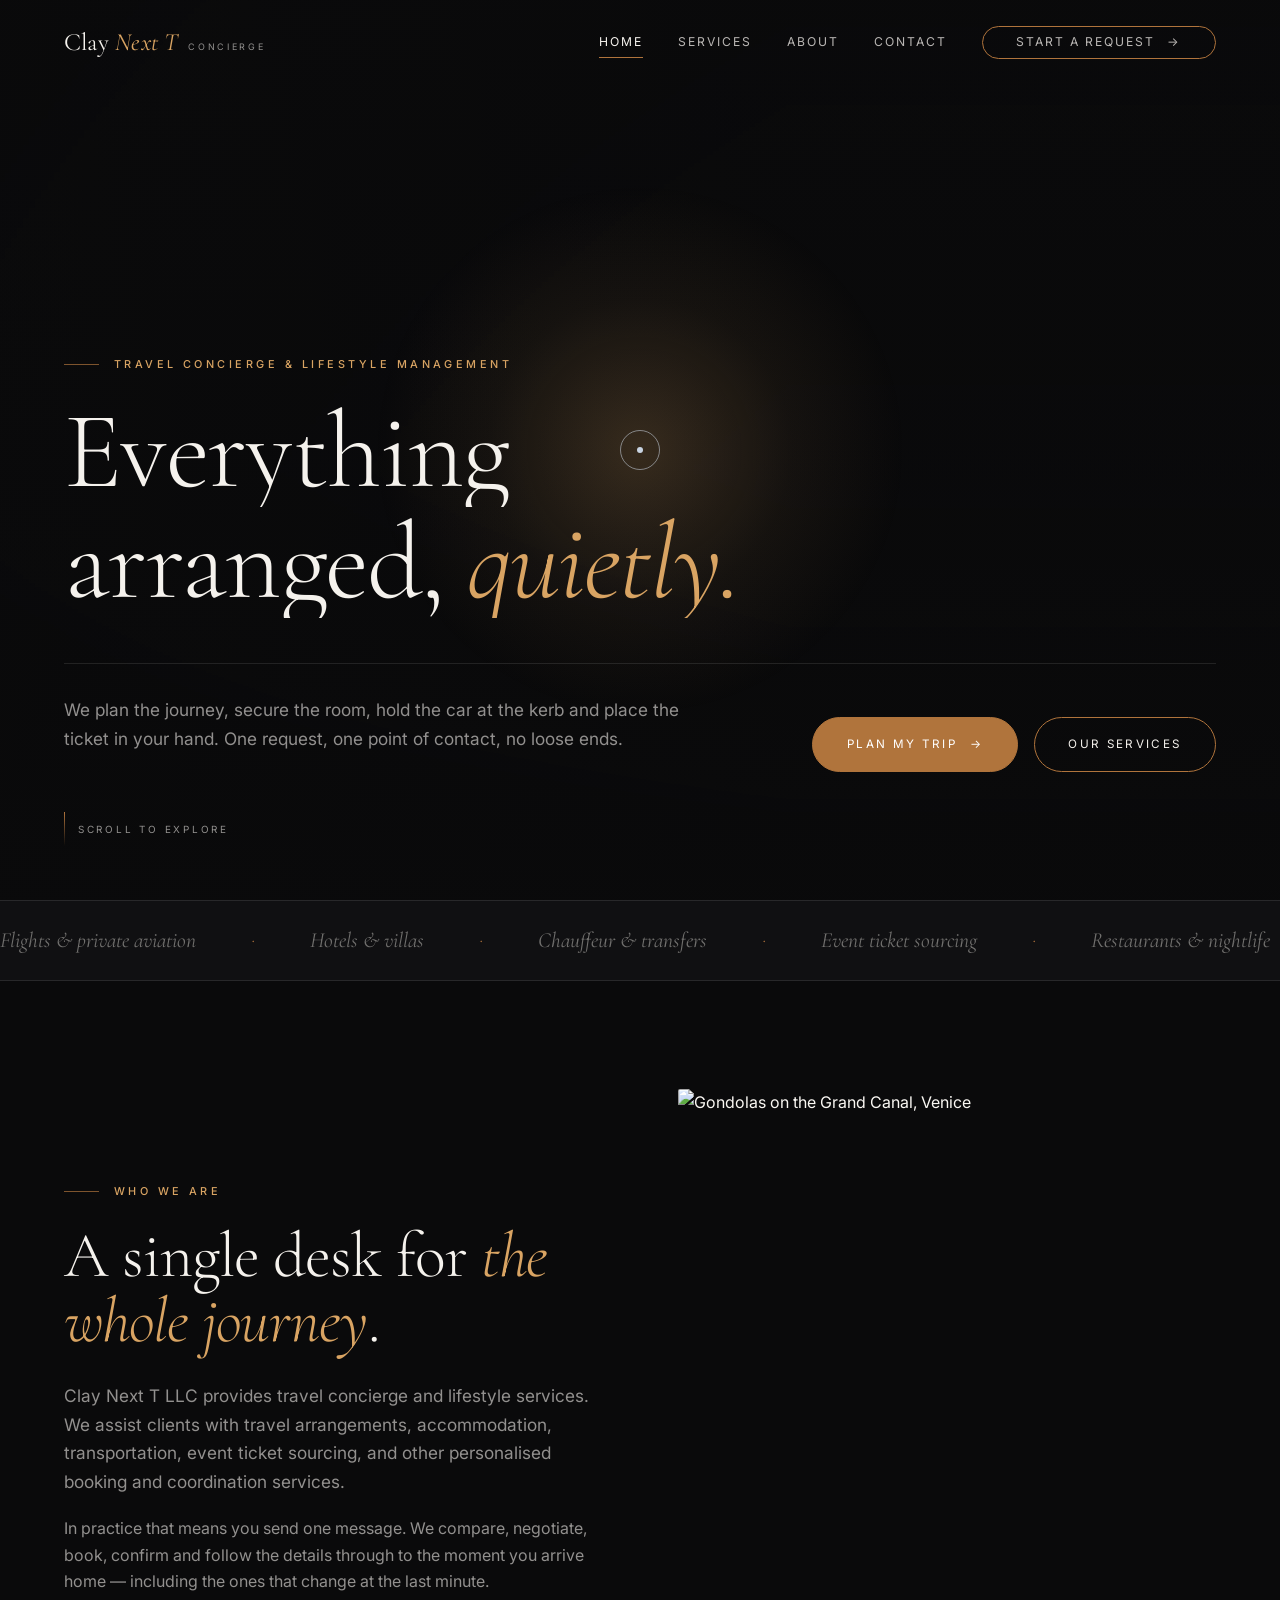
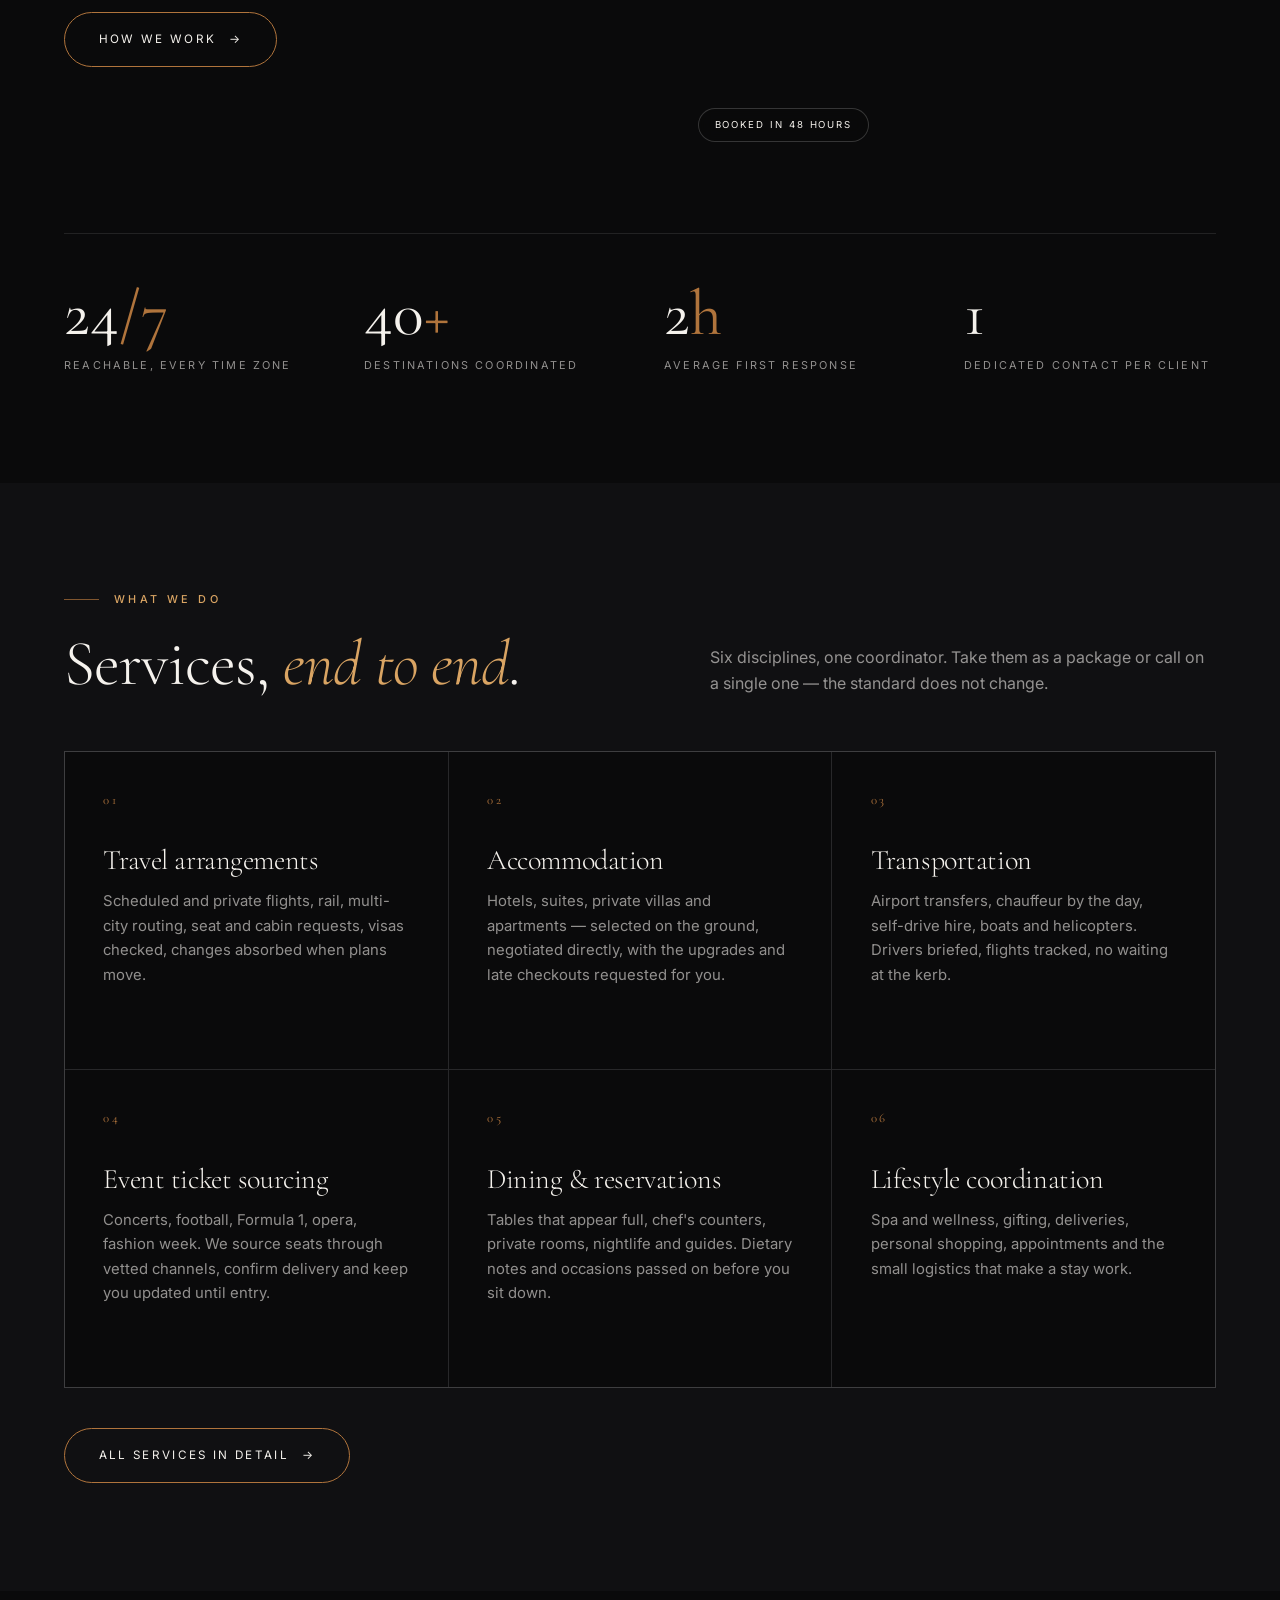
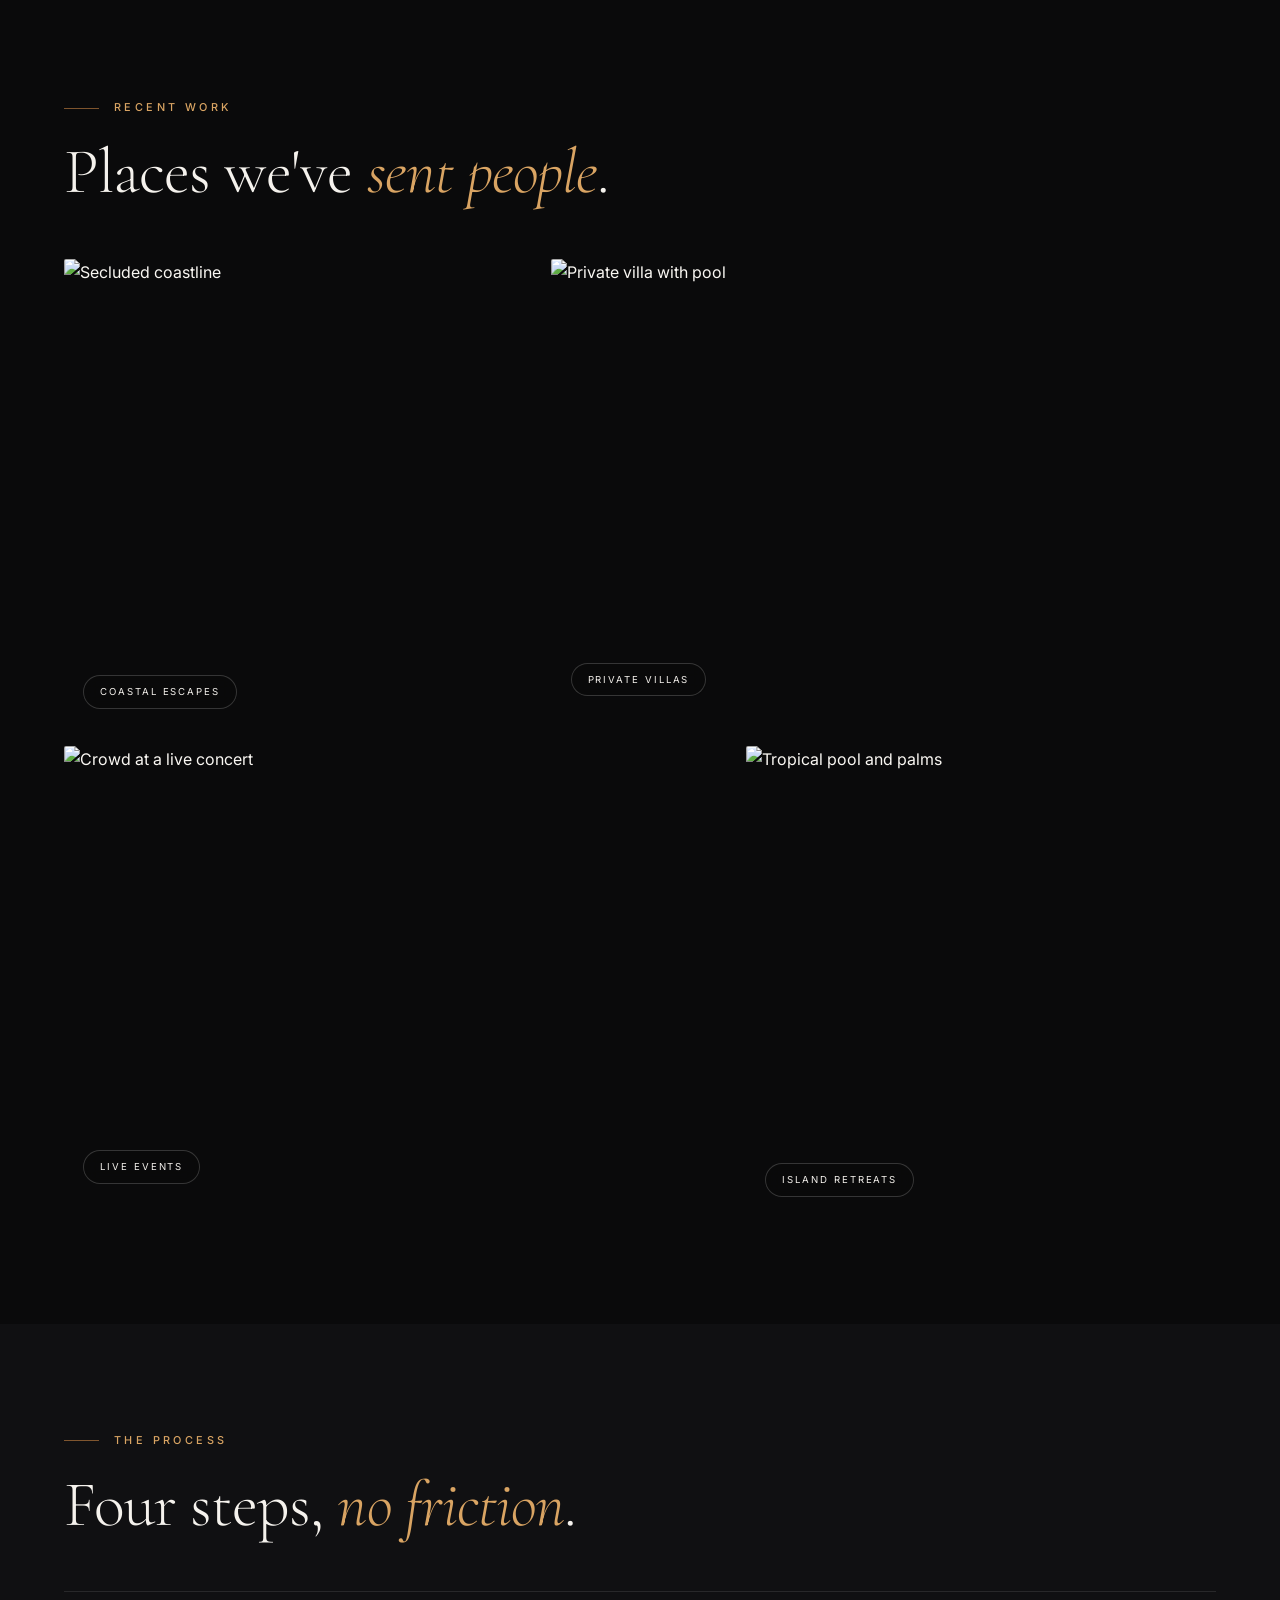
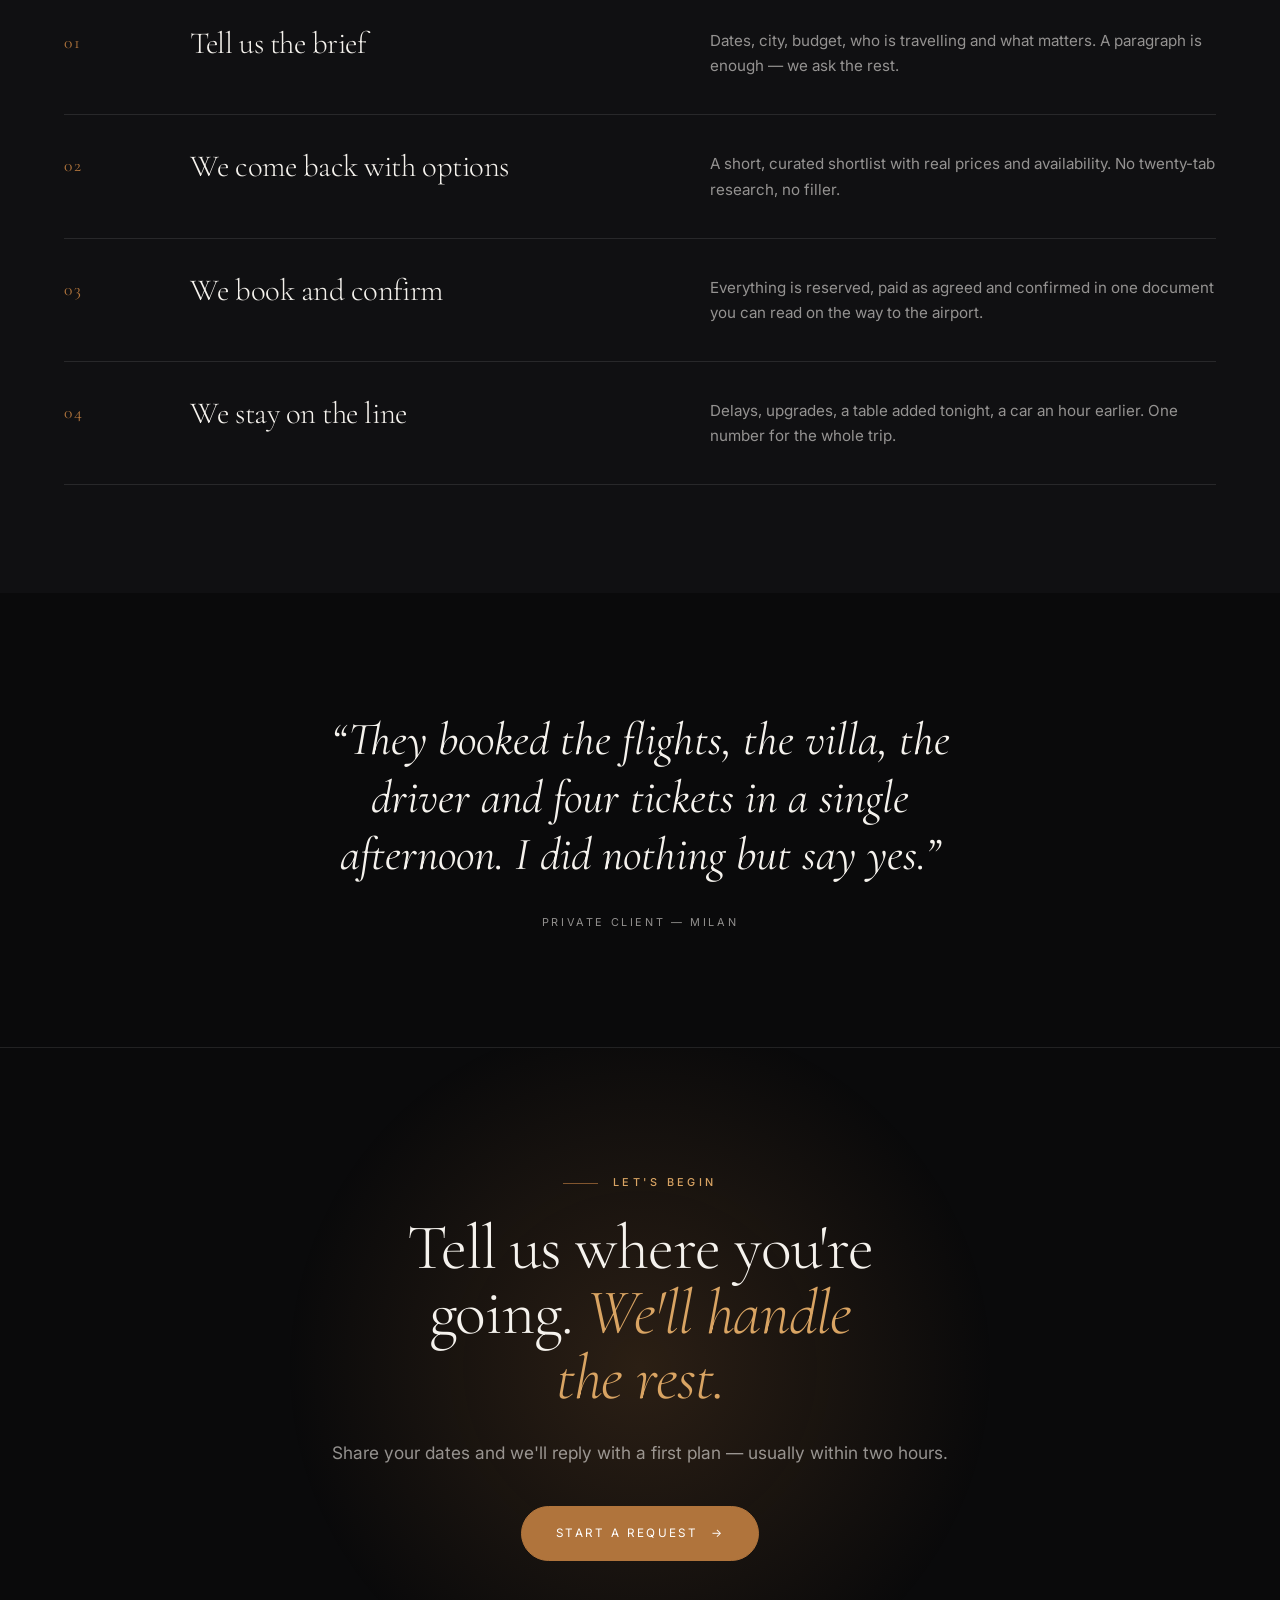
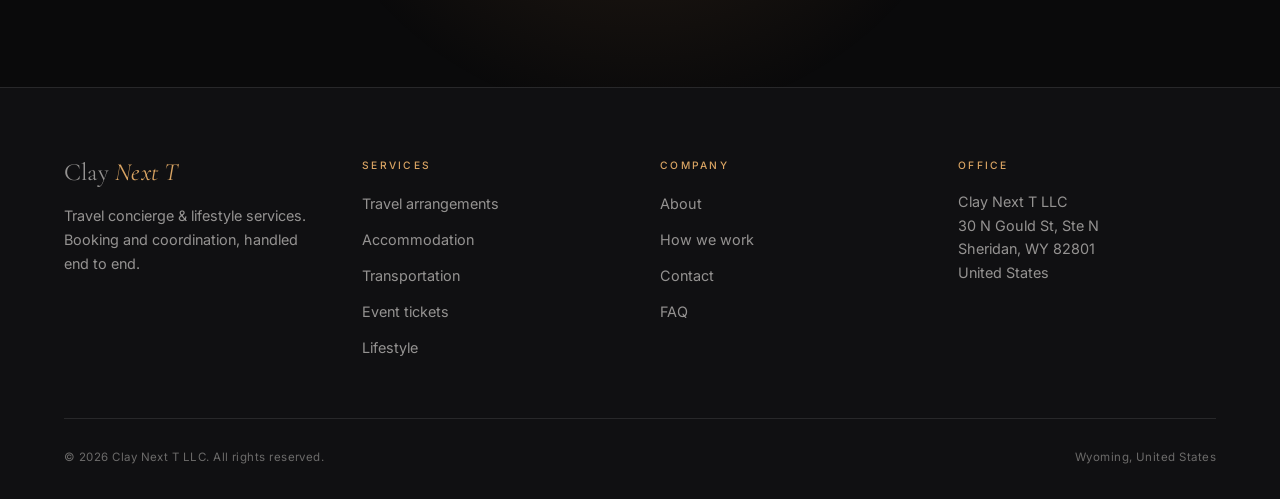
==== index.html @ 228f6015 "Clay Next T LLC — travel concierge website" ====
<!DOCTYPE html>
<html lang="en">
<head>
<meta charset="utf-8">
<meta name="viewport" content="width=device-width, initial-scale=1">
<title>Clay Next T LLC — Travel Concierge &amp; Lifestyle</title>
<meta name="description" content="Clay Next T LLC is a private travel concierge: flights, stays, transfers, event ticket sourcing and personalised booking and coordination, handled end to end.">
<link rel="preconnect" href="https://fonts.googleapis.com">
<link rel="preconnect" href="https://fonts.gstatic.com" crossorigin>
<link href="https://fonts.googleapis.com/css2?family=Cormorant+Garamond:ital,wght@0,300;0,400;1,300;1,400&family=Inter:wght@300;400;500&display=swap" rel="stylesheet">
<link rel="stylesheet" href="assets/css/style.css">
</head>
<body>

<header class="site-header">
  <a class="brand" href="index.html">
    <span class="brand__mark">Clay <em>Next T</em></span>
    <span class="brand__sub">Concierge</span>
  </a>
  <nav class="nav">
    <a href="index.html" aria-current="page">Home</a>
    <a href="services.html">Services</a>
    <a href="about.html">About</a>
    <a href="contact.html">Contact</a>
    <a class="btn" href="contact.html" data-magnetic="0.25">Start a request <span class="btn__arrow">&rarr;</span></a>
  </nav>
  <button class="nav-toggle" aria-label="Menu" aria-expanded="false"><span></span><span></span></button>
</header>

<main>

  <!-- HERO ------------------------------------------------------------- -->
  <section class="hero" data-spotlight>
    <div class="hero__bg" data-parallax="0.16"
         style="background-image:url('https://images.unsplash.com/photo-1566073771259-6a8506099945?auto=format&amp;fit=crop&amp;w=2000&amp;q=80')"></div>
    <div class="hero__glow"></div>
    <div class="wrap hero__inner">
      <p class="eyebrow" data-reveal>Travel concierge &amp; lifestyle management</p>
      <h1 data-reveal>
        <span class="split-line"><span>Everything</span></span>
        <span class="split-line"><span style="--d:.08s">arranged, <em>quietly.</em></span></span>
      </h1>
      <div class="hero__foot">
        <p class="lead" data-reveal style="--d:.2s">
          We plan the journey, secure the room, hold the car at the kerb and place the
          ticket in your hand. One request, one point of contact, no loose ends.
        </p>
        <div data-reveal style="--d:.3s; display:flex; gap:1rem; flex-wrap:wrap;">
          <a class="btn btn--solid" href="contact.html" data-magnetic="0.3">Plan my trip <span class="btn__arrow">&rarr;</span></a>
          <a class="btn" href="services.html" data-magnetic="0.3">Our services</a>
        </div>
      </div>
      <div class="hero__foot" style="border:0; padding-top:1.5rem; margin-top:1rem;">
        <span class="scroll-hint"><i></i> Scroll to explore</span>
      </div>
    </div>
  </section>

  <!-- MARQUEE ---------------------------------------------------------- -->
  <div class="marquee" aria-hidden="true">
    <div class="marquee__track">
      <span>Flights &amp; private aviation</span><span>Hotels &amp; villas</span>
      <span>Chauffeur &amp; transfers</span><span>Event ticket sourcing</span>
      <span>Restaurants &amp; nightlife</span><span>Itinerary design</span>
      <span>Flights &amp; private aviation</span><span>Hotels &amp; villas</span>
      <span>Chauffeur &amp; transfers</span><span>Event ticket sourcing</span>
      <span>Restaurants &amp; nightlife</span><span>Itinerary design</span>
    </div>
  </div>

  <!-- INTRO ------------------------------------------------------------ -->
  <section class="section">
    <div class="wrap">
      <div class="split">
        <div>
          <p class="eyebrow" data-reveal>Who we are</p>
          <h2 data-reveal>A single desk for <em class="italic">the whole journey</em>.</h2>
          <p class="lead" data-reveal style="--d:.1s; margin-top:1.8rem;">
            Clay Next T LLC provides travel concierge and lifestyle services. We assist
            clients with travel arrangements, accommodation, transportation, event
            ticket sourcing, and other personalised booking and coordination services.
          </p>
          <p data-reveal style="--d:.16s; max-width:56ch;">
            In practice that means you send one message. We compare, negotiate, book,
            confirm and follow the details through to the moment you arrive home —
            including the ones that change at the last minute.
          </p>
          <a class="btn" href="about.html" data-reveal style="--d:.22s" data-magnetic="0.3">
            How we work <span class="btn__arrow">&rarr;</span>
          </a>
        </div>
        <div data-reveal style="--d:.14s">
          <div class="frame" data-tilt="6" data-cursor-media="Look">
            <img src="https://images.unsplash.com/photo-1523906834658-6e24ef2386f9?auto=format&amp;fit=crop&amp;w=1200&amp;q=80"
                 alt="Gondolas on the Grand Canal, Venice" loading="lazy">
            <span class="frame__tag">Booked in 48 hours</span>
          </div>
        </div>
      </div>

      <div class="stats" style="margin-top:clamp(3rem,8vh,5.5rem)">
        <div class="stat" data-reveal>
          <div class="stat__n"><span data-count="24">24</span><em>/7</em></div>
          <div class="stat__l">Reachable, every time zone</div>
        </div>
        <div class="stat" data-reveal style="--d:.08s">
          <div class="stat__n"><span data-count="40">40</span><em>+</em></div>
          <div class="stat__l">Destinations coordinated</div>
        </div>
        <div class="stat" data-reveal style="--d:.16s">
          <div class="stat__n"><span data-count="2">2</span><em>h</em></div>
          <div class="stat__l">Average first response</div>
        </div>
        <div class="stat" data-reveal style="--d:.24s">
          <div class="stat__n"><span data-count="1">1</span></div>
          <div class="stat__l">Dedicated contact per client</div>
        </div>
      </div>
    </div>
  </section>

  <!-- SERVICES --------------------------------------------------------- -->
  <section class="section section--alt">
    <div class="wrap">
      <div class="section-head">
        <div>
          <p class="eyebrow" data-reveal>What we do</p>
          <h2 data-reveal>Services, <em class="italic">end to end</em>.</h2>
        </div>
        <p data-reveal style="--d:.1s; margin:0;">
          Six disciplines, one coordinator. Take them as a package or call on a single
          one — the standard does not change.
        </p>
      </div>

      <div class="services">
        <article class="service" data-reveal
          style="--img:url('https://images.unsplash.com/photo-1436491865332-7a61a109cc05?auto=format&amp;fit=crop&amp;w=900&amp;q=75')">
          <div class="service__num">01</div>
          <h3>Travel arrangements</h3>
          <p>Scheduled and private flights, rail, multi-city routing, seat and cabin
             requests, visas checked, changes absorbed when plans move.</p>
          <div class="service__more">Flights · Rail · Routing</div>
        </article>

        <article class="service" data-reveal style="--d:.06s;
          --img:url('https://images.unsplash.com/photo-1571896349842-33c89424de2d?auto=format&amp;fit=crop&amp;w=900&amp;q=75')">
          <div class="service__num">02</div>
          <h3>Accommodation</h3>
          <p>Hotels, suites, private villas and apartments — selected on the ground,
             negotiated directly, with the upgrades and late checkouts requested for you.</p>
          <div class="service__more">Hotels · Villas · Residences</div>
        </article>

        <article class="service" data-reveal style="--d:.12s;
          --img:url('https://images.unsplash.com/photo-1503376780353-7e6692767b70?auto=format&amp;fit=crop&amp;w=900&amp;q=75')">
          <div class="service__num">03</div>
          <h3>Transportation</h3>
          <p>Airport transfers, chauffeur by the day, self-drive hire, boats and
             helicopters. Drivers briefed, flights tracked, no waiting at the kerb.</p>
          <div class="service__more">Chauffeur · Transfers · Charter</div>
        </article>

        <article class="service" data-reveal style="--d:.18s;
          --img:url('https://images.unsplash.com/photo-1459749411175-04bf5292ceea?auto=format&amp;fit=crop&amp;w=900&amp;q=75')">
          <div class="service__num">04</div>
          <h3>Event ticket sourcing</h3>
          <p>Concerts, football, Formula 1, opera, fashion week. We source seats through
             vetted channels, confirm delivery and keep you updated until entry.</p>
          <div class="service__more">Sport · Music · Culture</div>
        </article>

        <article class="service" data-reveal style="--d:.24s;
          --img:url('https://images.unsplash.com/photo-1517248135467-4c7edcad34c4?auto=format&amp;fit=crop&amp;w=900&amp;q=75')">
          <div class="service__num">05</div>
          <h3>Dining &amp; reservations</h3>
          <p>Tables that appear full, chef's counters, private rooms, nightlife and
             guides. Dietary notes and occasions passed on before you sit down.</p>
          <div class="service__more">Tables · Clubs · Experiences</div>
        </article>

        <article class="service" data-reveal style="--d:.3s;
          --img:url('https://images.unsplash.com/photo-1544161515-4ab6ce6db874?auto=format&amp;fit=crop&amp;w=900&amp;q=75')">
          <div class="service__num">06</div>
          <h3>Lifestyle coordination</h3>
          <p>Spa and wellness, gifting, deliveries, personal shopping, appointments and
             the small logistics that make a stay work.</p>
          <div class="service__more">Wellness · Gifting · Errands</div>
        </article>
      </div>

      <div style="margin-top:2.5rem" data-reveal>
        <a class="btn" href="services.html" data-magnetic="0.3">All services in detail <span class="btn__arrow">&rarr;</span></a>
      </div>
    </div>
  </section>

  <!-- GALLERY ---------------------------------------------------------- -->
  <section class="section">
    <div class="wrap">
      <div class="section-head">
        <div>
          <p class="eyebrow" data-reveal>Recent work</p>
          <h2 data-reveal>Places we've <em class="italic">sent people</em>.</h2>
        </div>
      </div>
      <div class="gallery">
        <div class="g-a" data-reveal>
          <div class="frame" data-tilt="5" data-cursor-media="Amalfi">
            <img src="https://images.unsplash.com/photo-1506929562872-bb421503ef21?auto=format&amp;fit=crop&amp;w=1000&amp;q=75" alt="Secluded coastline" loading="lazy">
            <span class="frame__tag">Coastal escapes</span>
          </div>
        </div>
        <div class="g-b" data-reveal style="--d:.08s">
          <div class="frame" data-tilt="5" data-cursor-media="Villas">
            <img src="https://images.unsplash.com/photo-1512917774080-9991f1c4c750?auto=format&amp;fit=crop&amp;w=1400&amp;q=75" alt="Private villa with pool" loading="lazy">
            <span class="frame__tag">Private villas</span>
          </div>
        </div>
        <div class="g-c" data-reveal style="--d:.12s">
          <div class="frame" data-tilt="5" data-cursor-media="Tickets">
            <img src="https://images.unsplash.com/photo-1516450360452-9312f5e86fc7?auto=format&amp;fit=crop&amp;w=1400&amp;q=75" alt="Crowd at a live concert" loading="lazy">
            <span class="frame__tag">Live events</span>
          </div>
        </div>
        <div class="g-d" data-reveal style="--d:.16s">
          <div class="frame" data-tilt="5" data-cursor-media="Retreats">
            <img src="https://images.unsplash.com/photo-1520250497591-112f2f40a3f4?auto=format&amp;fit=crop&amp;w=1000&amp;q=75" alt="Tropical pool and palms" loading="lazy">
            <span class="frame__tag">Island retreats</span>
          </div>
        </div>
      </div>
    </div>
  </section>

  <!-- PROCESS ---------------------------------------------------------- -->
  <section class="section section--alt">
    <div class="wrap">
      <div class="section-head">
        <div>
          <p class="eyebrow" data-reveal>The process</p>
          <h2 data-reveal>Four steps, <em class="italic">no friction</em>.</h2>
        </div>
      </div>
      <div class="steps">
        <div class="step" data-reveal>
          <h3>Tell us the brief</h3>
          <p>Dates, city, budget, who is travelling and what matters. A paragraph is
             enough — we ask the rest.</p>
        </div>
        <div class="step" data-reveal style="--d:.06s">
          <h3>We come back with options</h3>
          <p>A short, curated shortlist with real prices and availability. No
             twenty-tab research, no filler.</p>
        </div>
        <div class="step" data-reveal style="--d:.12s">
          <h3>We book and confirm</h3>
          <p>Everything is reserved, paid as agreed and confirmed in one document you
             can read on the way to the airport.</p>
        </div>
        <div class="step" data-reveal style="--d:.18s">
          <h3>We stay on the line</h3>
          <p>Delays, upgrades, a table added tonight, a car an hour earlier. One number
             for the whole trip.</p>
        </div>
      </div>
    </div>
  </section>

  <!-- QUOTE ------------------------------------------------------------ -->
  <section class="section section--tight">
    <div class="wrap">
      <blockquote class="quote" data-reveal>
        “They booked the flights, the villa, the driver and four tickets in a single
        afternoon. I did nothing but say yes.”
        <span class="quote__by">Private client — Milan</span>
      </blockquote>
    </div>
  </section>

  <!-- CTA --------------------------------------------------------------- -->
  <section class="cta" data-spotlight>
    <div class="cta__glow"></div>
    <div class="wrap">
      <p class="eyebrow" style="justify-content:center" data-reveal>Let's begin</p>
      <h2 data-reveal>Tell us where you're going. <em>We'll handle the rest.</em></h2>
      <p class="lead" data-reveal style="--d:.1s; margin:1.8rem auto 2.4rem;">
        Share your dates and we'll reply with a first plan — usually within two hours.
      </p>
      <a class="btn btn--solid" href="contact.html" data-reveal style="--d:.16s" data-magnetic="0.35">
        Start a request <span class="btn__arrow">&rarr;</span>
      </a>
    </div>
  </section>

</main>

<footer class="site-footer">
  <div class="wrap">
    <div class="footer-top">
      <div class="footer-col">
        <a class="brand" href="index.html" style="margin-bottom:1.2rem">
          <span class="brand__mark">Clay <em>Next T</em></span>
        </a>
        <p>Travel concierge &amp; lifestyle services.<br>Booking and coordination, handled end to end.</p>
      </div>
      <div class="footer-col">
        <h4>Services</h4>
        <ul>
          <li><a href="services.html#travel">Travel arrangements</a></li>
          <li><a href="services.html#stay">Accommodation</a></li>
          <li><a href="services.html#transport">Transportation</a></li>
          <li><a href="services.html#tickets">Event tickets</a></li>
          <li><a href="services.html#lifestyle">Lifestyle</a></li>
        </ul>
      </div>
      <div class="footer-col">
        <h4>Company</h4>
        <ul>
          <li><a href="about.html">About</a></li>
          <li><a href="about.html#values">How we work</a></li>
          <li><a href="contact.html">Contact</a></li>
          <li><a href="contact.html#faq">FAQ</a></li>
        </ul>
      </div>
      <div class="footer-col">
        <h4>Office</h4>
        <p>Clay Next T LLC<br>30 N Gould St, Ste N<br>Sheridan, WY 82801<br>United States</p>
      </div>
    </div>
    <div class="footer-bottom">
      <span>&copy; <span id="yr">2026</span> Clay Next T LLC. All rights reserved.</span>
      <span>Wyoming, United States</span>
    </div>
  </div>
</footer>

<script src="assets/js/main.js"></script>
<script>document.getElementById('yr').textContent = new Date().getFullYear();</script>
</body>
</html>
---- assets/css/style.css ----
/* ==========================================================================
   Clay Next T LLC — Travel Concierge & Lifestyle
   ========================================================================== */

:root {
  --ink:      #0a0a0b;
  --ink-2:    #101012;
  --ink-3:    #17171a;
  --line:     rgba(255, 255, 255, .10);
  --line-2:   rgba(255, 255, 255, .18);
  --gold:     #b0743c;
  --gold-lit: #d9a463;
  --paper:    #f5f2ed;
  --muted:    rgba(245, 242, 237, .58);

  --display: "Cormorant Garamond", "Times New Roman", serif;
  --sans: "Inter", -apple-system, BlinkMacSystemFont, "Segoe UI", Helvetica, Arial, sans-serif;

  --pad: clamp(1.25rem, 5vw, 5rem);
  --maxw: 1320px;
  --ease: cubic-bezier(.22, 1, .36, 1);
}

*, *::before, *::after { box-sizing: border-box; }

html { scroll-behavior: smooth; -webkit-text-size-adjust: 100%; }

body {
  margin: 0;
  background: var(--ink);
  color: var(--paper);
  font-family: var(--sans);
  font-size: 16px;
  line-height: 1.65;
  -webkit-font-smoothing: antialiased;
  overflow-x: hidden;
}

img { display: block; max-width: 100%; }
a { color: inherit; text-decoration: none; }

h1, h2, h3, h4 {
  font-family: var(--display);
  font-weight: 300;
  line-height: 1.02;
  letter-spacing: -.015em;
  margin: 0;
}

h1 { font-size: clamp(2.9rem, 8.5vw, 7.5rem); }
h2 { font-size: clamp(2.1rem, 5vw, 4.2rem); }
h3 { font-size: clamp(1.4rem, 2.2vw, 1.9rem); }

p { margin: 0 0 1.1em; color: var(--muted); }

::selection { background: var(--gold); color: #fff; }

.wrap { width: 100%; max-width: var(--maxw); margin-inline: auto; padding-inline: var(--pad); }

.eyebrow {
  font-size: .68rem;
  letter-spacing: .32em;
  text-transform: uppercase;
  color: var(--gold-lit);
  font-weight: 500;
  margin: 0 0 1.4rem;
  display: flex;
  align-items: center;
  gap: .9rem;
}
.eyebrow::before {
  content: "";
  width: 2.2rem;
  height: 1px;
  background: var(--gold);
  opacity: .7;
}

.lead { font-size: clamp(1.02rem, 1.35vw, 1.2rem); max-width: 56ch; }

.italic { font-style: italic; color: var(--gold-lit); }

/* ---------- Custom cursor ------------------------------------------------ */

.cursor-dot,
.cursor-ring {
  position: fixed;
  top: 0; left: 0;
  pointer-events: none;
  z-index: 9999;
  border-radius: 50%;
  will-change: transform;
  mix-blend-mode: difference;
}
.cursor-dot {
  width: 6px; height: 6px;
  margin: -3px 0 0 -3px;
  background: #fff;
}
.cursor-ring {
  width: 40px; height: 40px;
  margin: -20px 0 0 -20px;
  border: 1px solid rgba(255, 255, 255, .55);
  transition: width .35s var(--ease), height .35s var(--ease),
              margin .35s var(--ease), border-color .35s var(--ease),
              background-color .35s var(--ease), opacity .3s;
  display: grid;
  place-items: center;
}
.cursor-ring .label {
  font-size: .55rem;
  letter-spacing: .18em;
  text-transform: uppercase;
  opacity: 0;
  transform: scale(.7);
  transition: opacity .3s, transform .3s;
  color: #fff;
  white-space: nowrap;
}
body.cursor-hover .cursor-ring {
  width: 74px; height: 74px; margin: -37px 0 0 -37px;
  background: rgba(255, 255, 255, .12);
  border-color: transparent;
}
body.cursor-hover .cursor-dot { opacity: 0; }
body.cursor-media .cursor-ring {
  width: 108px; height: 108px; margin: -54px 0 0 -54px;
  background: rgba(255, 255, 255, .92);
  mix-blend-mode: difference;
}
body.cursor-media .cursor-ring .label { opacity: 1; transform: scale(1); }

@media (hover: none), (pointer: coarse) {
  .cursor-dot, .cursor-ring { display: none !important; }
}

/* ---------- Header ------------------------------------------------------- */

.site-header {
  position: fixed;
  inset: 0 0 auto 0;
  z-index: 900;
  display: flex;
  align-items: center;
  justify-content: space-between;
  gap: 2rem;
  padding: 1.6rem var(--pad);
  transition: background-color .5s var(--ease), padding .5s var(--ease),
              border-color .5s, backdrop-filter .5s;
  border-bottom: 1px solid transparent;
}
.site-header.is-stuck {
  background: rgba(10, 10, 11, .78);
  backdrop-filter: blur(14px) saturate(140%);
  -webkit-backdrop-filter: blur(14px) saturate(140%);
  border-bottom-color: var(--line);
  padding-block: 1rem;
}

.brand { display: flex; align-items: baseline; gap: .6rem; line-height: 1; }
.brand__mark {
  font-family: var(--display);
  font-size: 1.55rem;
  letter-spacing: .01em;
}
.brand__mark em { font-style: italic; color: var(--gold-lit); }
.brand__sub {
  font-size: .56rem;
  letter-spacing: .3em;
  text-transform: uppercase;
  color: var(--muted);
}

.nav { display: flex; align-items: center; gap: 2.2rem; }
.nav a {
  position: relative;
  font-size: .76rem;
  letter-spacing: .16em;
  text-transform: uppercase;
  color: rgba(245, 242, 237, .74);
  transition: color .3s;
  padding-block: .35rem;
}
.nav a::after {
  content: "";
  position: absolute;
  left: 0; bottom: 0;
  width: 100%; height: 1px;
  background: var(--gold);
  transform: scaleX(0);
  transform-origin: right;
  transition: transform .45s var(--ease);
}
.nav a:hover { color: var(--paper); }
.nav a:hover::after, .nav a[aria-current="page"]::after { transform: scaleX(1); transform-origin: left; }
.nav a[aria-current="page"] { color: var(--paper); }

.nav-toggle {
  display: none;
  background: none;
  border: 1px solid var(--line-2);
  color: var(--paper);
  width: 44px; height: 44px;
  border-radius: 50%;
  cursor: pointer;
  position: relative;
}
.nav-toggle span {
  position: absolute;
  left: 50%; width: 16px; height: 1px;
  background: currentColor;
  transform: translateX(-50%);
  transition: transform .4s var(--ease), opacity .3s;
}
.nav-toggle span:nth-child(1) { top: 18px; }
.nav-toggle span:nth-child(2) { top: 25px; }
body.nav-open .nav-toggle span:nth-child(1) { transform: translate(-50%, 3.5px) rotate(45deg); }
body.nav-open .nav-toggle span:nth-child(2) { transform: translate(-50%, -3.5px) rotate(-45deg); }

/* ---------- Buttons ------------------------------------------------------ */

.btn {
  display: inline-flex;
  align-items: center;
  gap: .8rem;
  padding: 1.05rem 2.1rem;
  border: 1px solid var(--gold);
  border-radius: 999px;
  font-size: .73rem;
  letter-spacing: .2em;
  text-transform: uppercase;
  color: var(--paper);
  position: relative;
  overflow: hidden;
  isolation: isolate;
  transition: color .4s var(--ease), border-color .4s;
  cursor: pointer;
  background: none;
  font-family: inherit;
}
.btn::before {
  content: "";
  position: absolute;
  inset: 0;
  background: var(--gold);
  transform: translateY(101%);
  transition: transform .55s var(--ease);
  z-index: -1;
}
.btn:hover::before { transform: translateY(0); }
.btn:hover { color: #fff; border-color: var(--gold); }
.btn--solid { background: var(--gold); color: #fff; }
.btn--solid::before { background: var(--paper); }
.btn--solid:hover { color: var(--ink); }
.btn__arrow { transition: transform .45s var(--ease); }
.btn:hover .btn__arrow { transform: translateX(5px); }

/* ---------- Hero --------------------------------------------------------- */

.hero {
  position: relative;
  min-height: 100svh;
  display: flex;
  align-items: flex-end;
  padding: 9rem 0 clamp(2.5rem, 6vh, 5rem);
  overflow: hidden;
}
.hero__bg {
  position: absolute;
  inset: -8%;
  z-index: -2;
  background-size: cover;
  background-position: center;
  will-change: transform;
}
.hero__bg::after {
  content: "";
  position: absolute;
  inset: 0;
  background:
    linear-gradient(to top, var(--ink) 1%, rgba(10,10,11,.66) 48%, rgba(10,10,11,.82) 100%),
    linear-gradient(to right, rgba(10,10,11,.72), rgba(10,10,11,.15) 60%);
}
/* spotlight that follows the pointer */
.hero__glow {
  position: absolute;
  inset: 0;
  z-index: -1;
  pointer-events: none;
  background: radial-gradient(
    380px circle at var(--mx, 50%) var(--my, 50%),
    rgba(217, 164, 99, .22),
    rgba(217, 164, 99, .06) 40%,
    transparent 70%);
  transition: opacity .6s;
}
.hero__inner { width: 100%; }
.hero h1 { max-width: 15ch; }
.hero h1 em { font-style: italic; color: var(--gold-lit); }
.hero__foot {
  display: flex;
  flex-wrap: wrap;
  align-items: flex-end;
  justify-content: space-between;
  gap: 2.5rem;
  margin-top: clamp(2rem, 5vh, 3.5rem);
  padding-top: 2rem;
  border-top: 1px solid var(--line);
}

.scroll-hint {
  font-size: .62rem;
  letter-spacing: .28em;
  text-transform: uppercase;
  color: var(--muted);
  display: flex;
  align-items: center;
  gap: .8rem;
}
.scroll-hint i {
  width: 1px; height: 34px;
  background: linear-gradient(to bottom, var(--gold), transparent);
  animation: drip 2.2s var(--ease) infinite;
}
@keyframes drip {
  0%   { transform: scaleY(0); transform-origin: top; }
  45%  { transform: scaleY(1); transform-origin: top; }
  55%  { transform: scaleY(1); transform-origin: bottom; }
  100% { transform: scaleY(0); transform-origin: bottom; }
}

/* page hero (inner pages) */
.page-hero {
  position: relative;
  padding: 13rem 0 clamp(4rem, 9vh, 7rem);
  overflow: hidden;
  border-bottom: 1px solid var(--line);
}
.page-hero__bg {
  position: absolute; inset: -6%;
  z-index: -2;
  background-size: cover; background-position: center;
  opacity: .45;
  will-change: transform;
}
.page-hero::after {
  content: "";
  position: absolute; inset: 0; z-index: -1;
  background: linear-gradient(to top, var(--ink), rgba(10,10,11,.55));
}
.page-hero h1 { font-size: clamp(2.6rem, 7vw, 5.6rem); max-width: 18ch; }

/* ---------- Marquee ------------------------------------------------------ */

.marquee {
  border-block: 1px solid var(--line);
  padding-block: 1.35rem;
  overflow: hidden;
  background: var(--ink-2);
}
.marquee__track {
  display: flex;
  gap: 3.5rem;
  width: max-content;
  animation: slide 38s linear infinite;
}
.marquee span {
  font-family: var(--display);
  font-size: 1.35rem;
  font-style: italic;
  color: rgba(245, 242, 237, .42);
  display: flex;
  align-items: center;
  gap: 3.5rem;
  white-space: nowrap;
}
.marquee span::after { content: "◆"; font-size: .5rem; color: var(--gold); font-style: normal; }
@keyframes slide { to { transform: translateX(-50%); } }

/* ---------- Sections ----------------------------------------------------- */

.section { padding-block: clamp(5rem, 12vh, 9.5rem); }
.section--tight { padding-block: clamp(3.5rem, 8vh, 6rem); }
.section--alt { background: var(--ink-2); }

.section-head {
  display: grid;
  grid-template-columns: minmax(0, 1fr) minmax(0, .85fr);
  gap: clamp(1.5rem, 4vw, 4rem);
  align-items: end;
  margin-bottom: clamp(2.5rem, 6vh, 4.5rem);
}

/* ---------- Service grid ------------------------------------------------- */

.services {
  display: grid;
  grid-template-columns: repeat(3, minmax(0, 1fr));
  gap: 1px;
  background: var(--line);
  border: 1px solid var(--line);
}
.services--quad { grid-template-columns: repeat(4, minmax(0, 1fr)); }

@media (max-width: 1080px) {
  .services, .services--quad { grid-template-columns: repeat(2, minmax(0, 1fr)); }
}
@media (max-width: 620px) {
  .services, .services--quad { grid-template-columns: 1fr; }
}
.service {
  background: var(--ink);
  padding: clamp(1.8rem, 3vw, 2.6rem);
  position: relative;
  overflow: hidden;
  transition: background-color .6s var(--ease);
  min-height: 300px;
  display: flex;
  flex-direction: column;
}
.service::before {
  content: "";
  position: absolute;
  inset: 0;
  background-size: cover;
  background-position: center;
  background-image: var(--img);
  opacity: 0;
  transform: scale(1.14);
  transition: opacity .7s var(--ease), transform 1.2s var(--ease);
}
.service::after {
  content: "";
  position: absolute; inset: 0;
  background: linear-gradient(to top, rgba(10,10,11,.92), rgba(10,10,11,.45));
  opacity: 0;
  transition: opacity .7s var(--ease);
}
.service:hover::before { opacity: .55; transform: scale(1); }
.service:hover::after { opacity: 1; }
.service > * { position: relative; z-index: 1; }
.service__num {
  font-family: var(--display);
  font-size: .8rem;
  letter-spacing: .2em;
  color: var(--gold);
  margin-bottom: 2.2rem;
}
.service h3 { margin-bottom: .9rem; }
.service p { font-size: .93rem; margin: 0; }
.service__more {
  margin-top: auto;
  padding-top: 1.6rem;
  font-size: .66rem;
  letter-spacing: .2em;
  text-transform: uppercase;
  color: var(--gold-lit);
  opacity: 0;
  transform: translateY(8px);
  transition: opacity .5s var(--ease), transform .5s var(--ease);
}
.service:hover .service__more { opacity: 1; transform: none; }

/* ---------- Split / feature ---------------------------------------------- */

.split {
  display: grid;
  grid-template-columns: repeat(auto-fit, minmax(300px, 1fr));
  gap: clamp(2rem, 6vw, 5.5rem);
  align-items: center;
}

.frame {
  position: relative;
  overflow: hidden;
  border-radius: 2px;
  aspect-ratio: 4 / 5;
  transform-style: preserve-3d;
}
.frame img {
  width: 100%; height: 100%;
  object-fit: cover;
  transition: transform 1.3s var(--ease), filter 1.3s var(--ease);
  filter: saturate(.85) contrast(1.05);
}
.frame:hover img { transform: scale(1.06); filter: saturate(1) contrast(1.05); }
.frame--wide { aspect-ratio: 16 / 10; }
.frame__tag {
  position: absolute;
  left: 1.2rem; bottom: 1.2rem;
  background: rgba(10, 10, 11, .62);
  backdrop-filter: blur(8px);
  border: 1px solid var(--line-2);
  padding: .5rem 1rem;
  border-radius: 999px;
  font-size: .6rem;
  letter-spacing: .2em;
  text-transform: uppercase;
}

/* ---------- Stats -------------------------------------------------------- */

.stats {
  display: grid;
  grid-template-columns: repeat(auto-fit, minmax(190px, 1fr));
  gap: clamp(1.5rem, 4vw, 3rem);
  border-top: 1px solid var(--line);
  padding-top: 3rem;
}
.stat__n {
  font-family: var(--display);
  font-size: clamp(2.6rem, 5vw, 4rem);
  line-height: 1;
  color: var(--paper);
}
.stat__n em { font-style: normal; color: var(--gold); }
.stat__l {
  font-size: .68rem;
  letter-spacing: .2em;
  text-transform: uppercase;
  color: var(--muted);
  margin-top: .7rem;
}

/* ---------- Gallery ------------------------------------------------------ */

.gallery {
  display: grid;
  grid-template-columns: repeat(12, 1fr);
  gap: clamp(.6rem, 1.4vw, 1.1rem);
}
.gallery .frame { aspect-ratio: 1; }
.g-a { grid-column: span 5; }
.g-b { grid-column: span 7; }
.g-c { grid-column: span 7; }
.g-d { grid-column: span 5; }
.g-b .frame, .g-c .frame { aspect-ratio: 16 / 11; }

/* ---------- Steps -------------------------------------------------------- */

.steps { counter-reset: step; display: grid; gap: 0; }
.step {
  counter-increment: step;
  display: grid;
  grid-template-columns: 5.5rem minmax(0, 1fr) minmax(0, 1.05fr);
  gap: clamp(1rem, 3vw, 3rem);
  padding-block: clamp(1.8rem, 4vh, 2.8rem);
  border-top: 1px solid var(--line);
  align-items: start;
  transition: background-color .5s var(--ease);
}
.step:last-child { border-bottom: 1px solid var(--line); }
.step:hover { background: rgba(255, 255, 255, .025); }
.step::before {
  content: "0" counter(step);
  font-family: var(--display);
  font-size: 1.1rem;
  color: var(--gold);
  letter-spacing: .1em;
}
.step h3 { font-size: clamp(1.3rem, 2.4vw, 2rem); }
.step p { margin: 0; font-size: .95rem; }

/* ---------- Quote -------------------------------------------------------- */

.quote {
  text-align: center;
  max-width: 34ch;
  margin-inline: auto;
  font-family: var(--display);
  font-size: clamp(1.7rem, 3.6vw, 3rem);
  font-style: italic;
  line-height: 1.25;
  color: var(--paper);
}
.quote__by {
  display: block;
  font-family: var(--sans);
  font-style: normal;
  font-size: .68rem;
  letter-spacing: .24em;
  text-transform: uppercase;
  color: var(--muted);
  margin-top: 2rem;
}

/* ---------- CTA ---------------------------------------------------------- */

.cta {
  position: relative;
  padding-block: clamp(5rem, 14vh, 10rem);
  text-align: center;
  overflow: hidden;
  border-top: 1px solid var(--line);
}
.cta__glow {
  position: absolute; inset: 0; z-index: 0;
  pointer-events: none;
  background: radial-gradient(520px circle at var(--mx, 50%) var(--my, 50%),
    rgba(176, 116, 60, .20), transparent 68%);
}
.cta .wrap { position: relative; z-index: 1; }
.cta h2 { max-width: 16ch; margin-inline: auto; }
.cta h2 em { font-style: italic; color: var(--gold-lit); }

/* ---------- Contact ------------------------------------------------------ */

.contact-grid {
  display: grid;
  grid-template-columns: repeat(auto-fit, minmax(300px, 1fr));
  gap: clamp(2rem, 6vw, 5rem);
}
.field { position: relative; margin-bottom: 1.9rem; }
.field input,
.field textarea,
.field select {
  width: 100%;
  background: transparent;
  border: 0;
  border-bottom: 1px solid var(--line-2);
  color: var(--paper);
  font-family: inherit;
  font-size: 1rem;
  padding: .85rem 0;
  outline: none;
  transition: border-color .4s;
  border-radius: 0;
}
.field select option { background: var(--ink-2); color: var(--paper); }
.field textarea { resize: vertical; min-height: 120px; }
.field label {
  display: block;
  font-size: .64rem;
  letter-spacing: .22em;
  text-transform: uppercase;
  color: var(--muted);
  margin-bottom: .2rem;
}
.field input:focus, .field textarea:focus, .field select:focus { border-color: var(--gold); }

.info-list { list-style: none; margin: 0; padding: 0; }
.info-list li {
  padding-block: 1.3rem;
  border-bottom: 1px solid var(--line);
  display: grid;
  grid-template-columns: 8.5rem minmax(0, 1fr);
  gap: 1rem;
  align-items: baseline;
}
.info-list dt, .info-list .k {
  font-size: .64rem;
  letter-spacing: .22em;
  text-transform: uppercase;
  color: var(--gold-lit);
}
.info-list .v { color: var(--muted); }
.info-list .v a:hover { color: var(--paper); }

.form-note {
  font-size: .8rem;
  color: var(--muted);
  margin-top: 1.4rem;
}

/* ---------- FAQ ---------------------------------------------------------- */

.faq { border-top: 1px solid var(--line); }
.faq details {
  border-bottom: 1px solid var(--line);
  padding-block: 1.5rem;
}
.faq summary {
  cursor: pointer;
  list-style: none;
  font-family: var(--display);
  font-size: clamp(1.15rem, 2vw, 1.5rem);
  display: flex;
  justify-content: space-between;
  gap: 2rem;
  align-items: center;
  transition: color .3s;
}
.faq summary::-webkit-details-marker { display: none; }
.faq summary:hover { color: var(--gold-lit); }
.faq summary::after {
  content: "+";
  color: var(--gold);
  font-size: 1.3rem;
  transition: transform .4s var(--ease);
  flex: none;
}
.faq details[open] summary::after { transform: rotate(45deg); }
.faq p { margin: 1rem 0 0; max-width: 70ch; font-size: .95rem; }

/* ---------- Footer ------------------------------------------------------- */

.site-footer {
  background: var(--ink-2);
  border-top: 1px solid var(--line);
  padding-block: clamp(3rem, 8vh, 5rem) 2rem;
}
.footer-top {
  display: grid;
  grid-template-columns: repeat(auto-fit, minmax(210px, 1fr));
  gap: 2.5rem;
  padding-bottom: 3rem;
  border-bottom: 1px solid var(--line);
}
.footer-col h4 {
  font-family: var(--sans);
  font-size: .64rem;
  letter-spacing: .22em;
  text-transform: uppercase;
  color: var(--gold-lit);
  margin-bottom: 1.2rem;
  font-weight: 500;
}
.footer-col ul { list-style: none; margin: 0; padding: 0; }
.footer-col li { margin-bottom: .6rem; }
.footer-col a, .footer-col p {
  color: var(--muted);
  font-size: .9rem;
  transition: color .3s;
  margin: 0;
}
.footer-col a:hover { color: var(--paper); }
.footer-bottom {
  display: flex;
  flex-wrap: wrap;
  gap: 1rem;
  justify-content: space-between;
  padding-top: 1.8rem;
  font-size: .72rem;
  color: rgba(245, 242, 237, .4);
  letter-spacing: .04em;
}

/* ---------- Reveal animations -------------------------------------------- */

[data-reveal] {
  opacity: 0;
  transform: translateY(26px);
  transition: opacity 1s var(--ease), transform 1s var(--ease);
  transition-delay: var(--d, 0s);
}
[data-reveal].is-in { opacity: 1; transform: none; }

.split-line { display: block; overflow: hidden; }
.split-line > span {
  display: block;
  transform: translateY(105%);
  transition: transform 1.05s var(--ease);
  transition-delay: var(--d, 0s);
}
[data-reveal].is-in .split-line > span,
.is-in > .split-line > span { transform: none; }

/* ---------- Responsive --------------------------------------------------- */

@media (max-width: 900px) {
  .section-head { grid-template-columns: 1fr; }
  .step { grid-template-columns: 3rem 1fr; }
  .step p { grid-column: 2; }
  .g-a, .g-b, .g-c, .g-d { grid-column: span 12; }
  .gallery .frame { aspect-ratio: 16 / 11; }
}

@media (max-width: 780px) {
  .nav-toggle { display: block; }
  .nav {
    position: fixed;
    inset: 0;
    flex-direction: column;
    justify-content: center;
    gap: 2rem;
    background: rgba(10, 10, 11, .97);
    backdrop-filter: blur(20px);
    opacity: 0;
    visibility: hidden;
    transition: opacity .5s var(--ease), visibility .5s;
  }
  body.nav-open .nav { opacity: 1; visibility: visible; }
  .nav a { font-size: 1.05rem; letter-spacing: .2em; }
  .nav .btn { font-size: .72rem; }
  .site-header { z-index: 950; }
  .nav-toggle { z-index: 960; }
  .hero { padding-top: 7rem; }
  .page-hero { padding-top: 10rem; }
}

@media (prefers-reduced-motion: reduce) {
  *, *::before, *::after {
    animation-duration: .01ms !important;
    animation-iteration-count: 1 !important;
    transition-duration: .01ms !important;
    scroll-behavior: auto !important;
  }
  [data-reveal] { opacity: 1; transform: none; }
  .split-line > span { transform: none; }
}
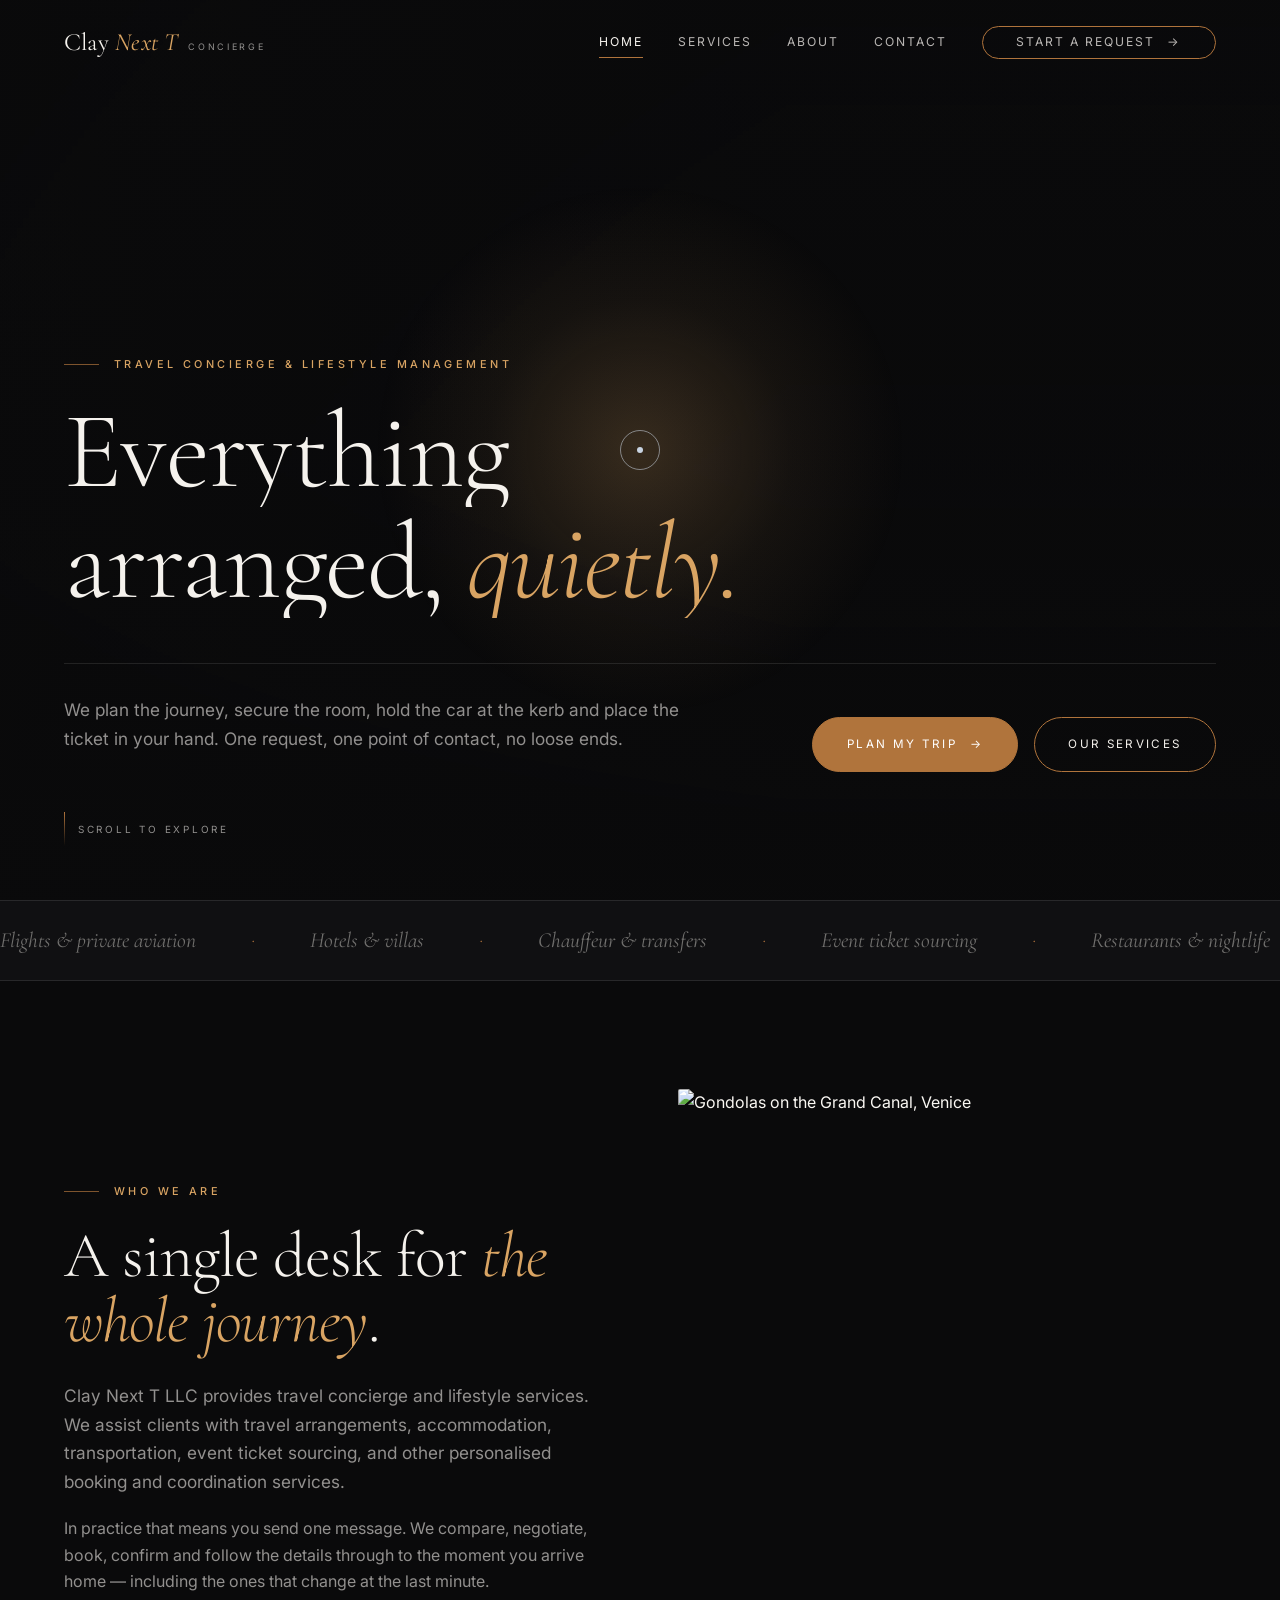
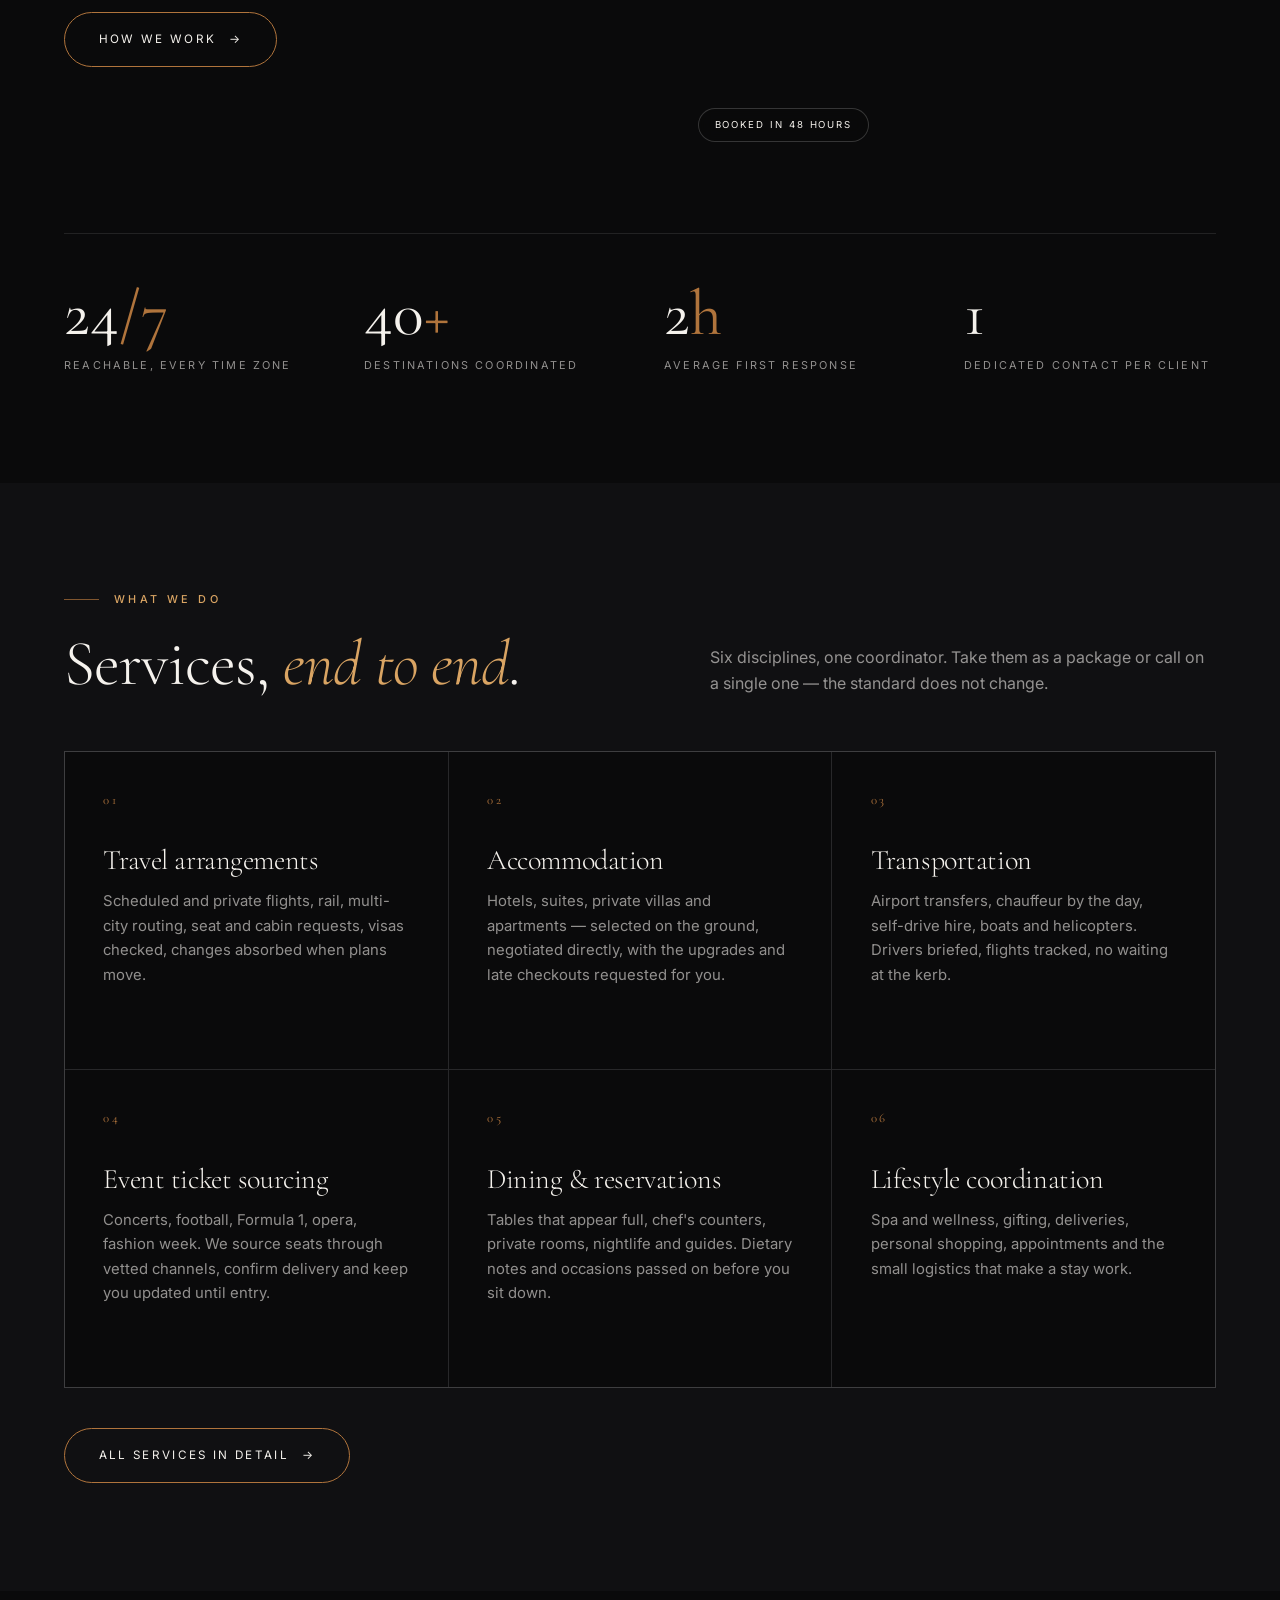
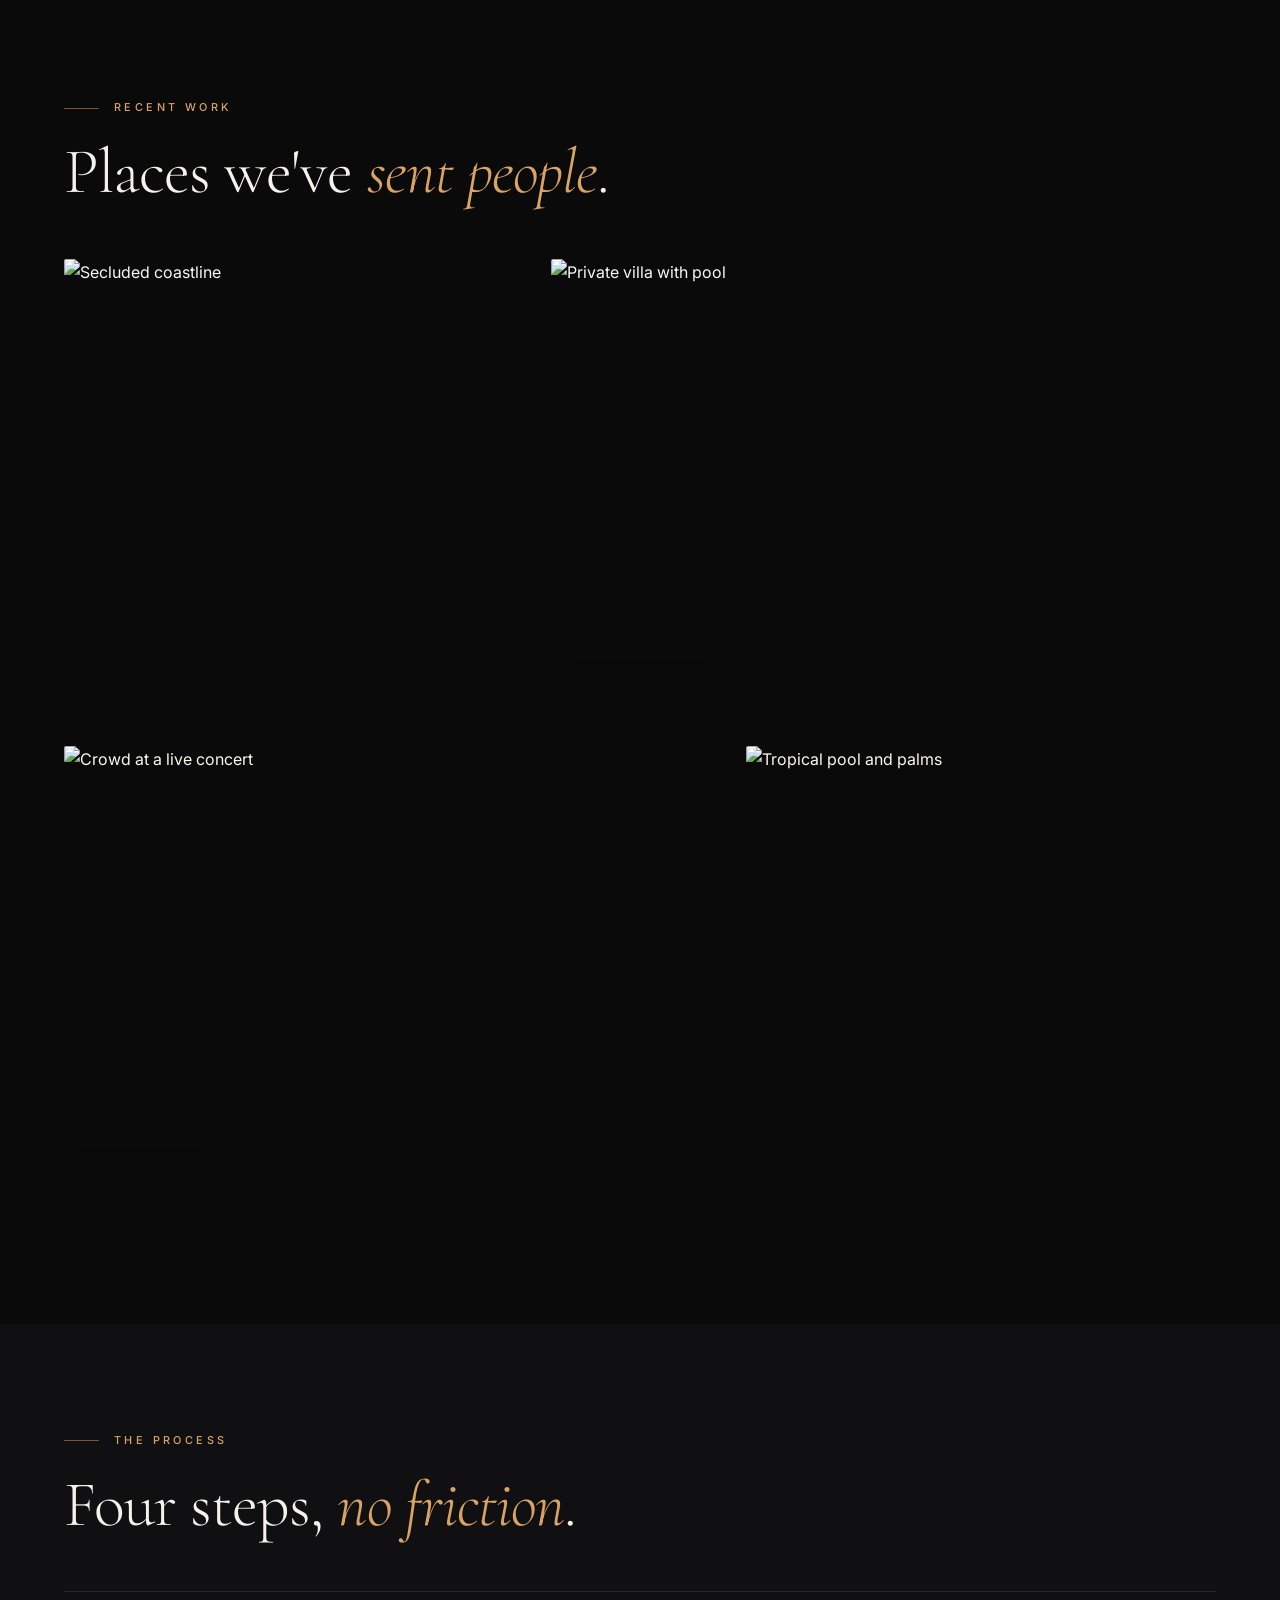
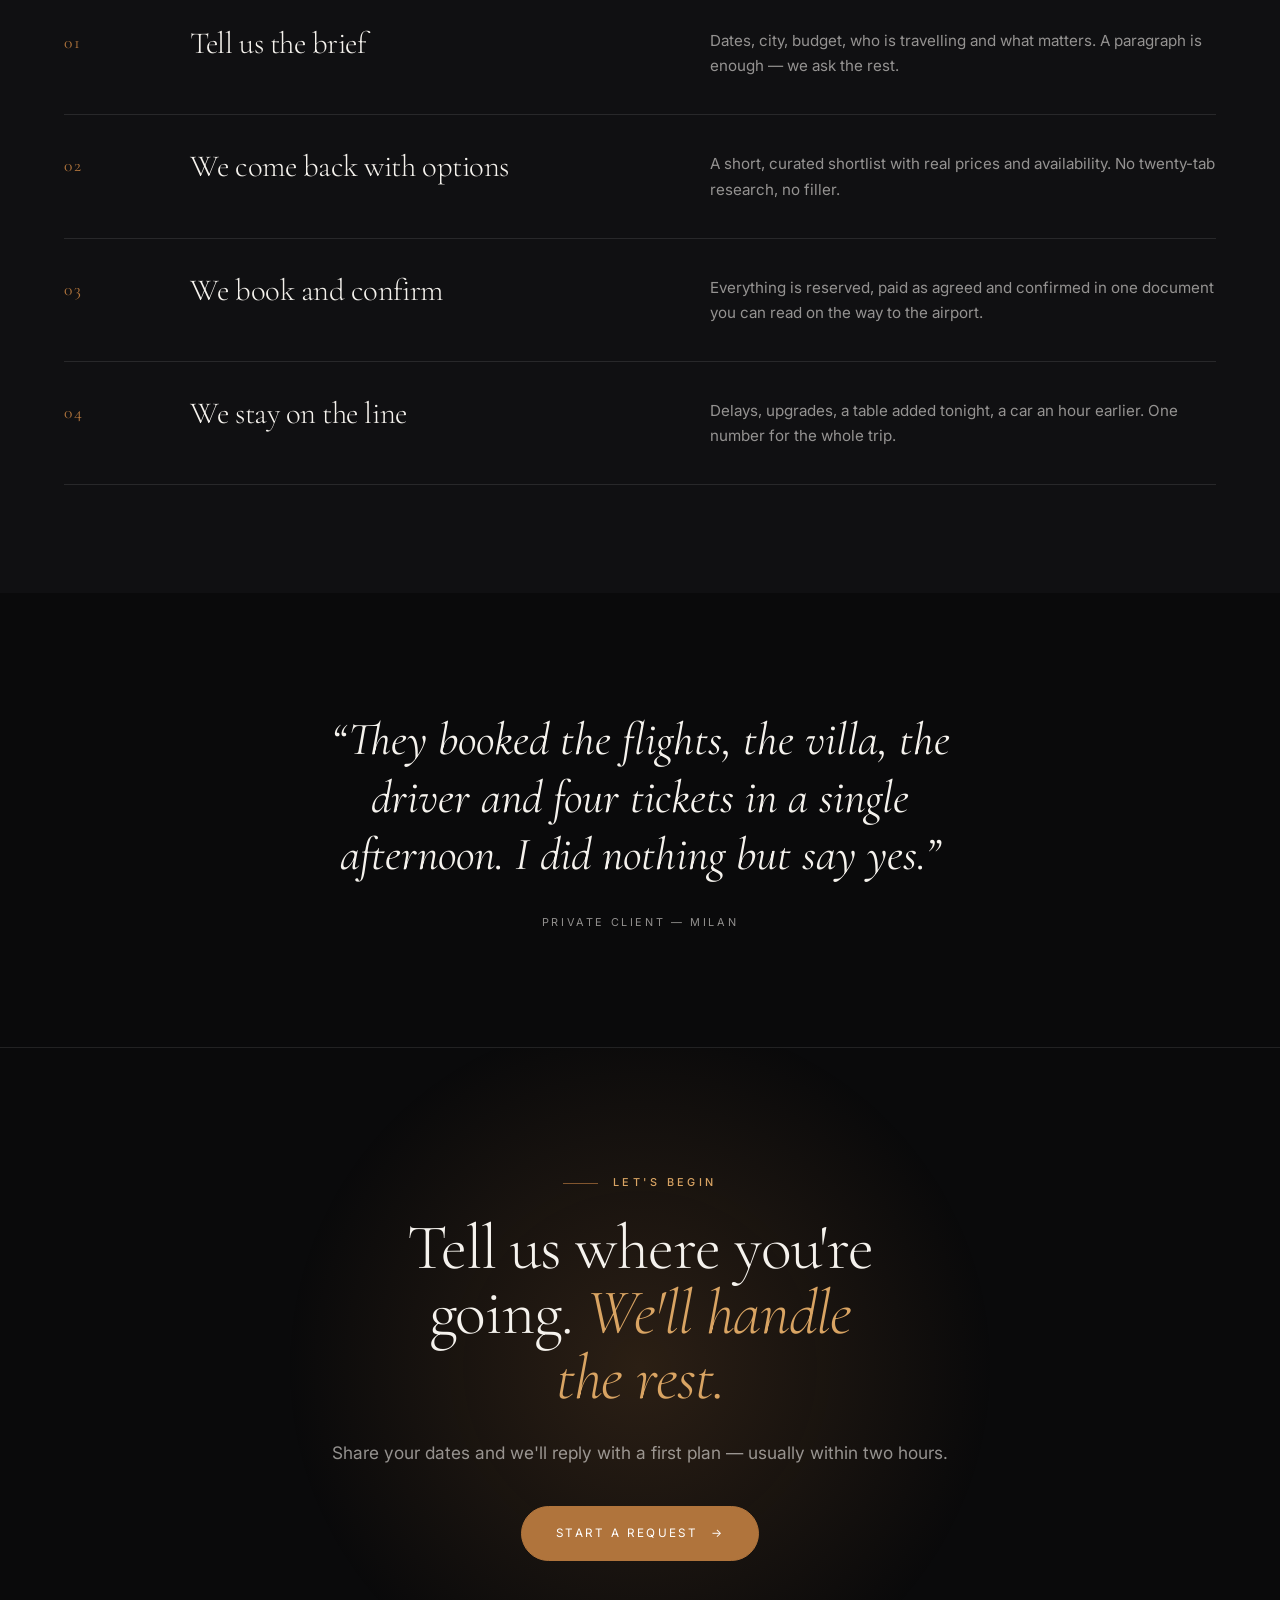
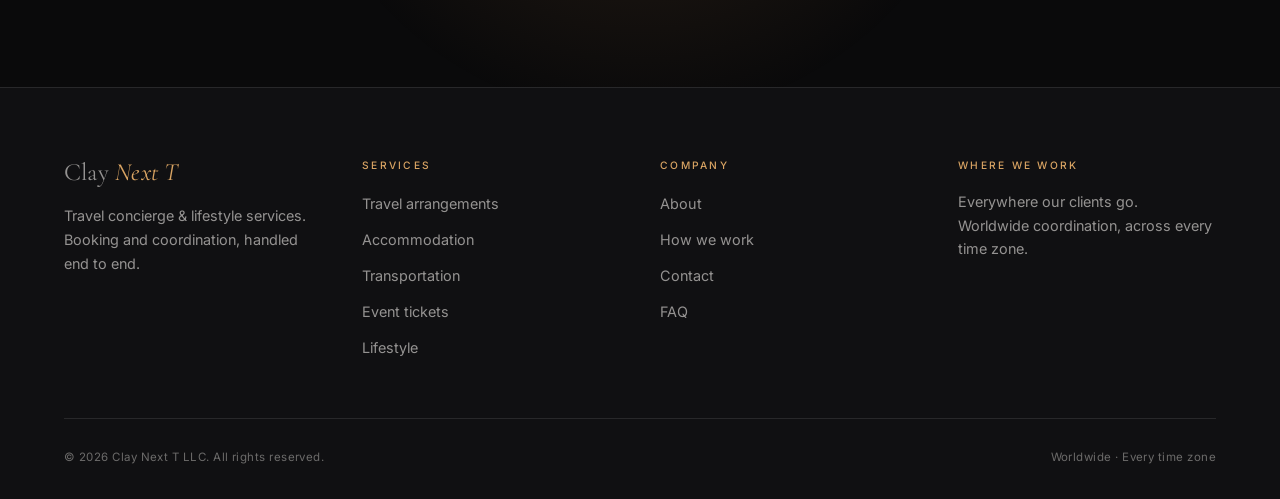
==== commit 6b527192: "Replace office address with worldwide presence wording" ====
--- a/index.html
+++ b/index.html
@@ -324,13 +324,13 @@
         </ul>
       </div>
       <div class="footer-col">
-        <h4>Office</h4>
-        <p>Clay Next T LLC<br>30 N Gould St, Ste N<br>Sheridan, WY 82801<br>United States</p>
+        <h4>Where we work</h4>
+        <p>Everywhere our clients go.<br>Worldwide coordination, across every time zone.</p>
       </div>
     </div>
     <div class="footer-bottom">
       <span>&copy; <span id="yr">2026</span> Clay Next T LLC. All rights reserved.</span>
-      <span>Wyoming, United States</span>
+      <span>Worldwide &middot; Every time zone</span>
     </div>
   </div>
 </footer>
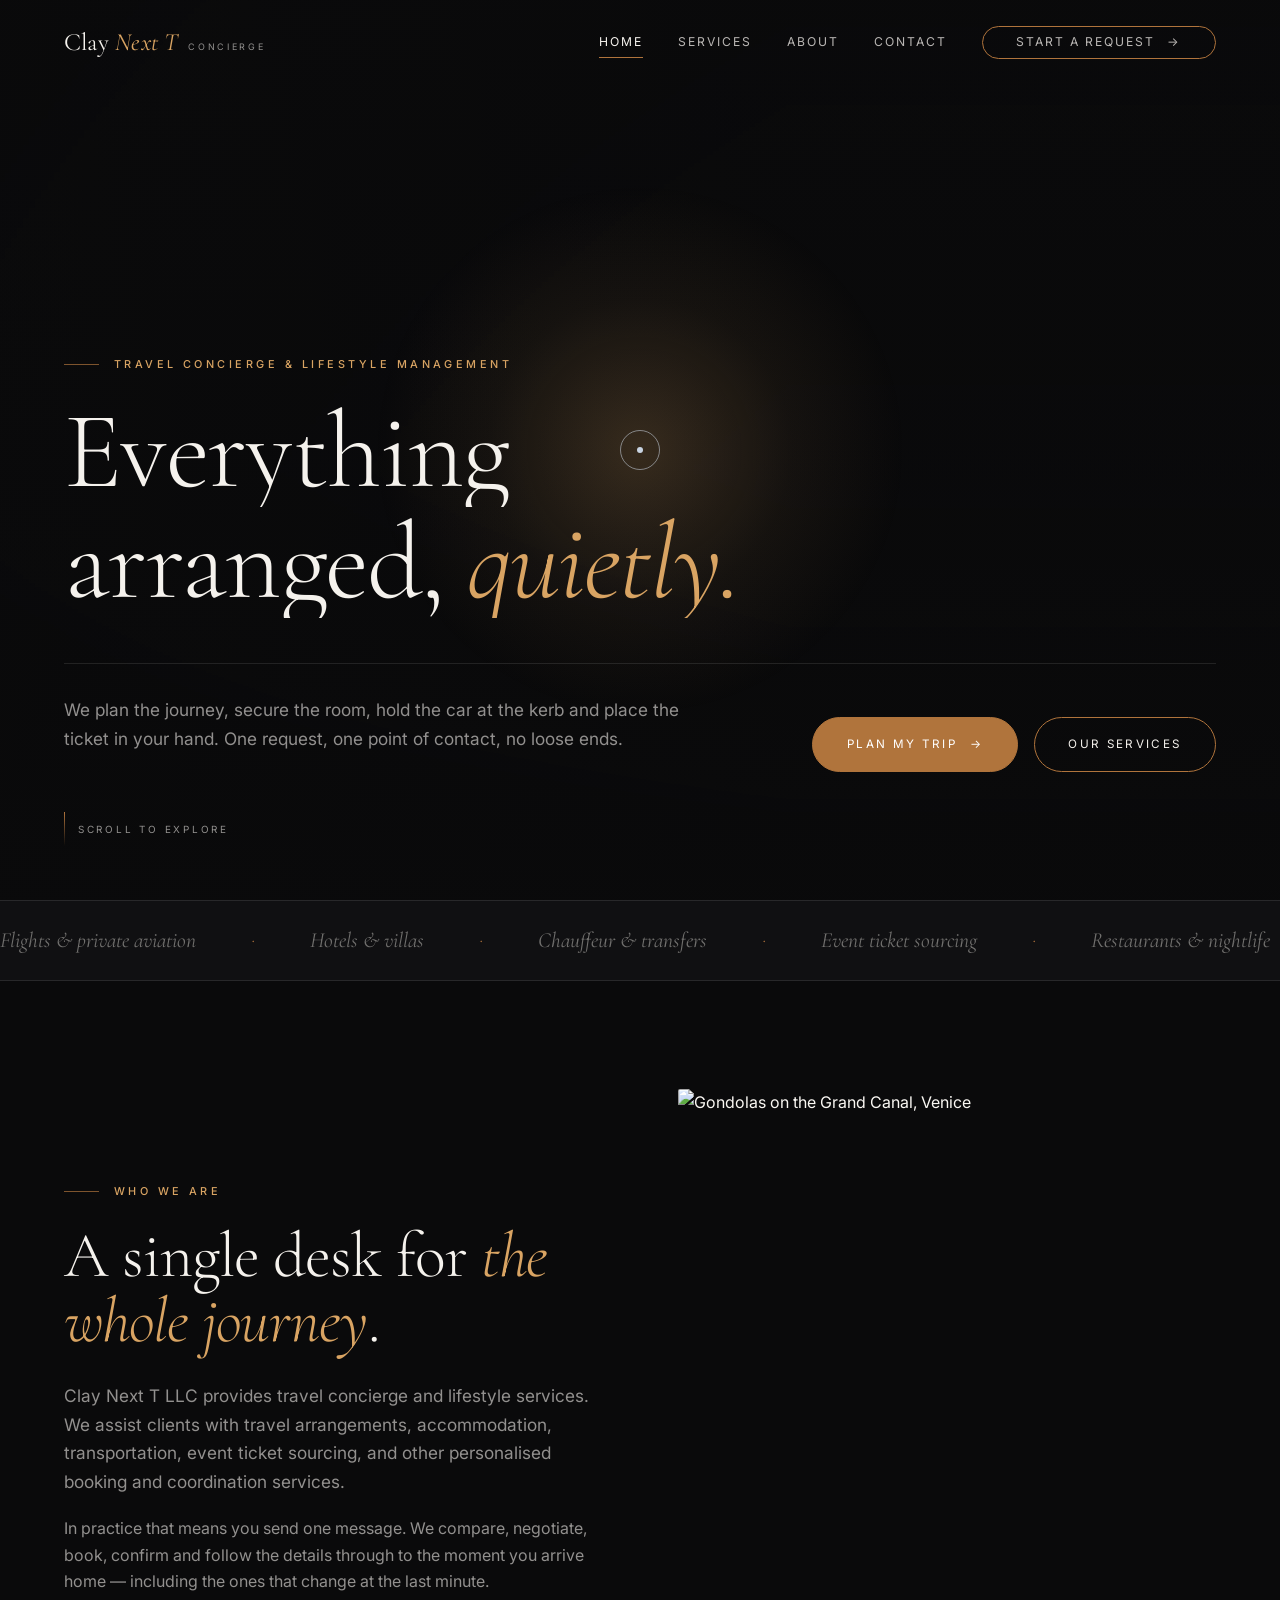
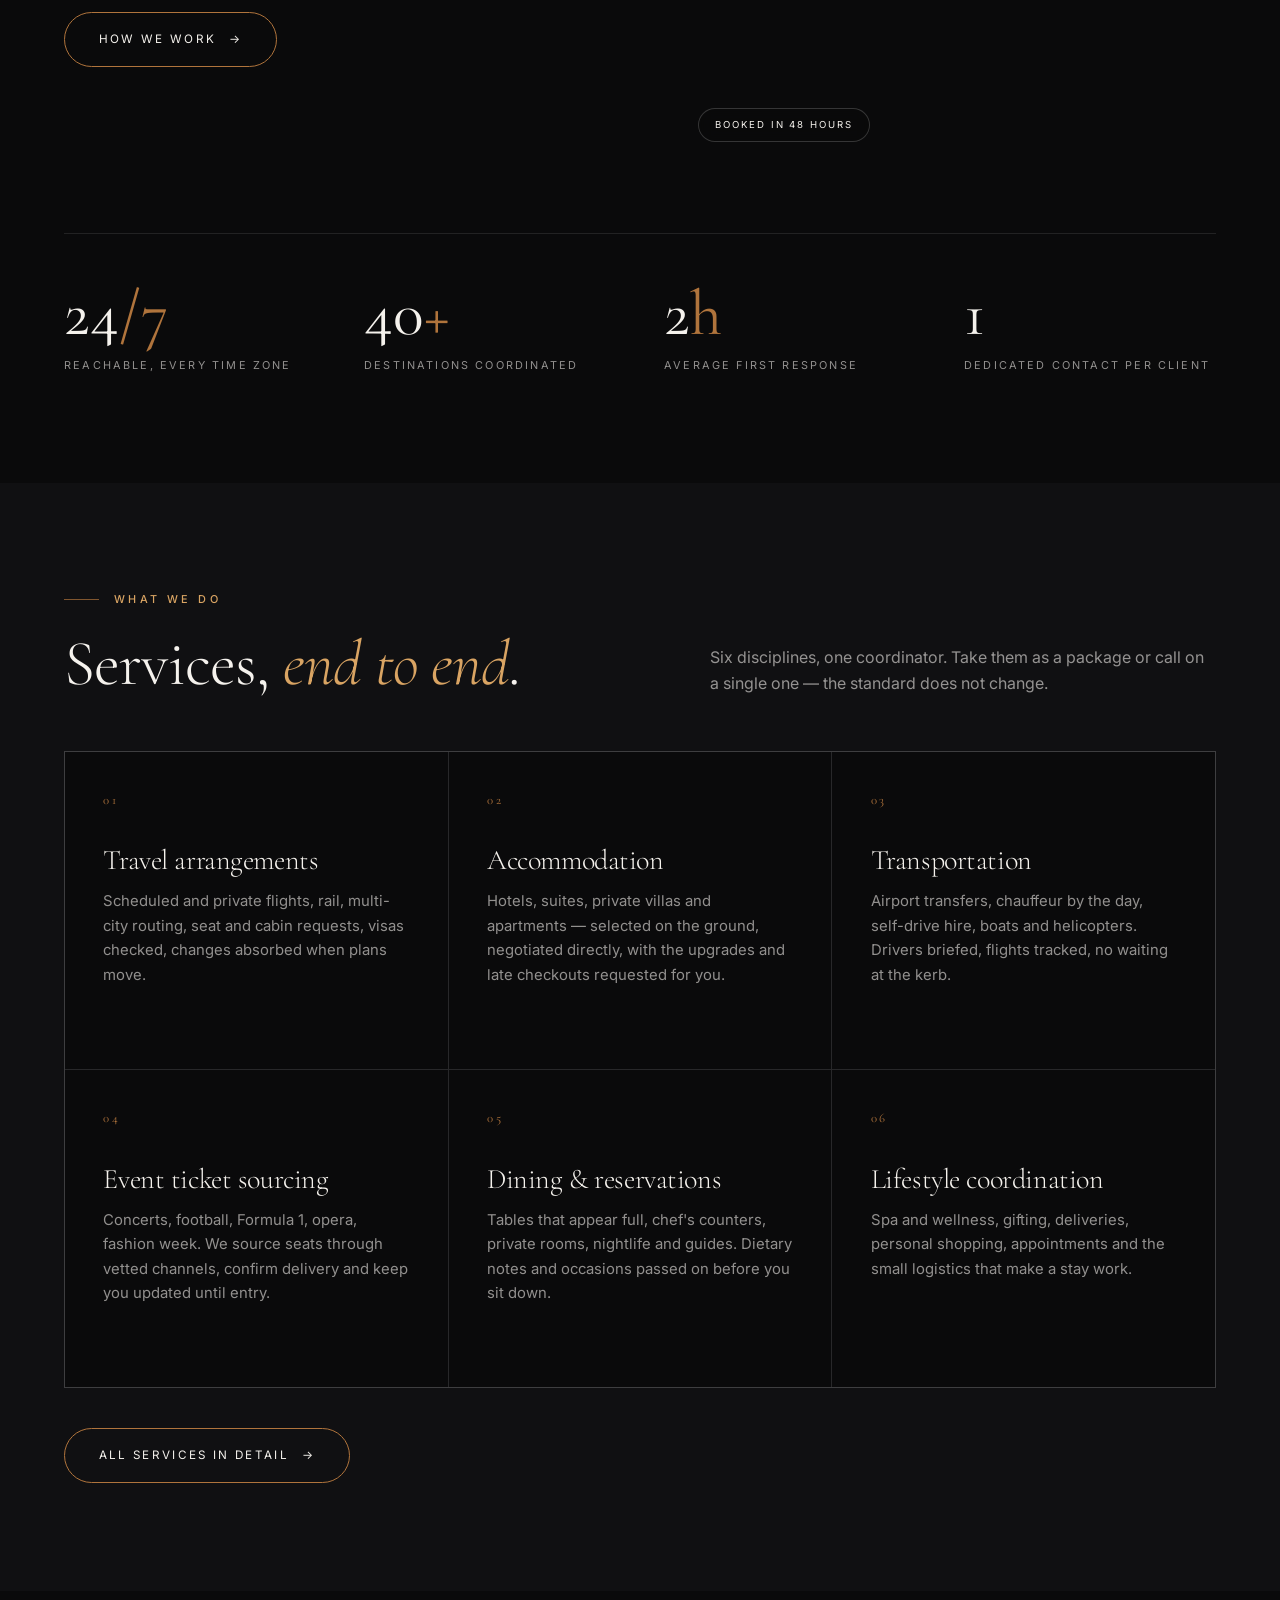
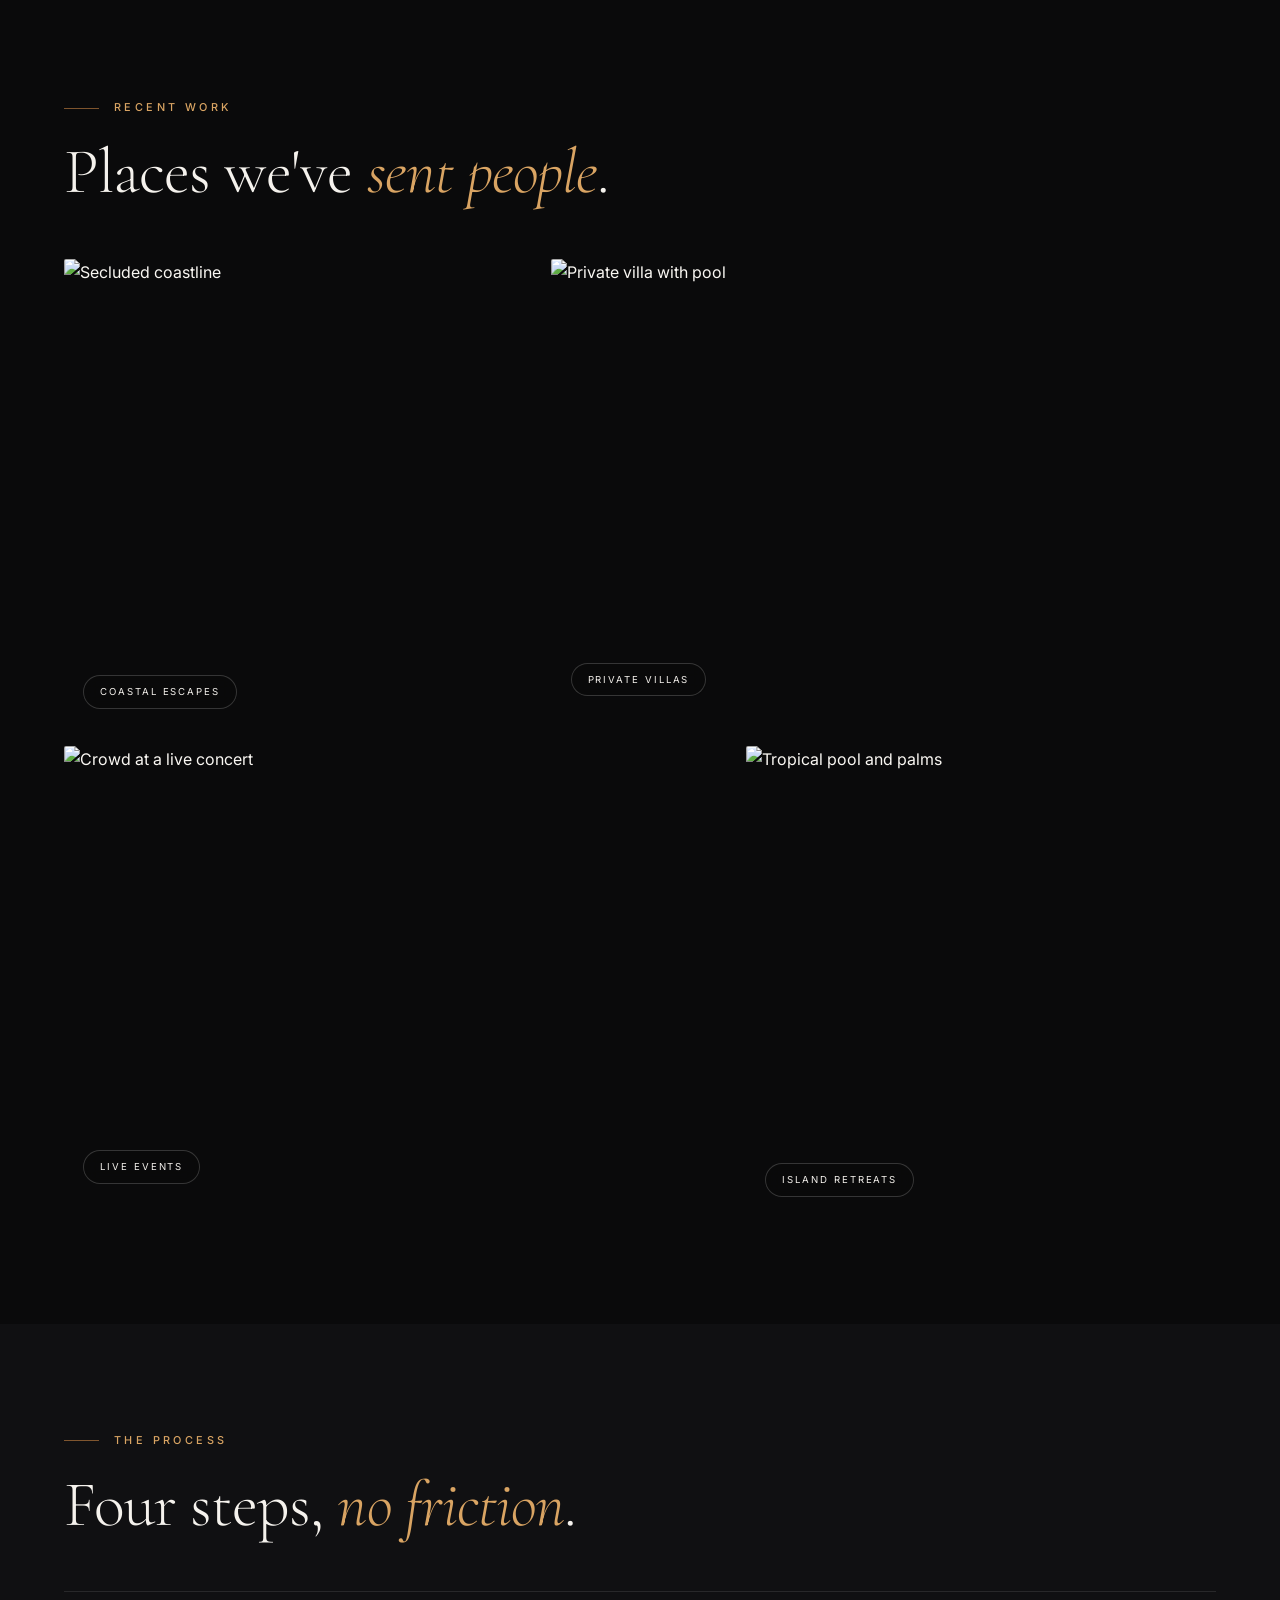
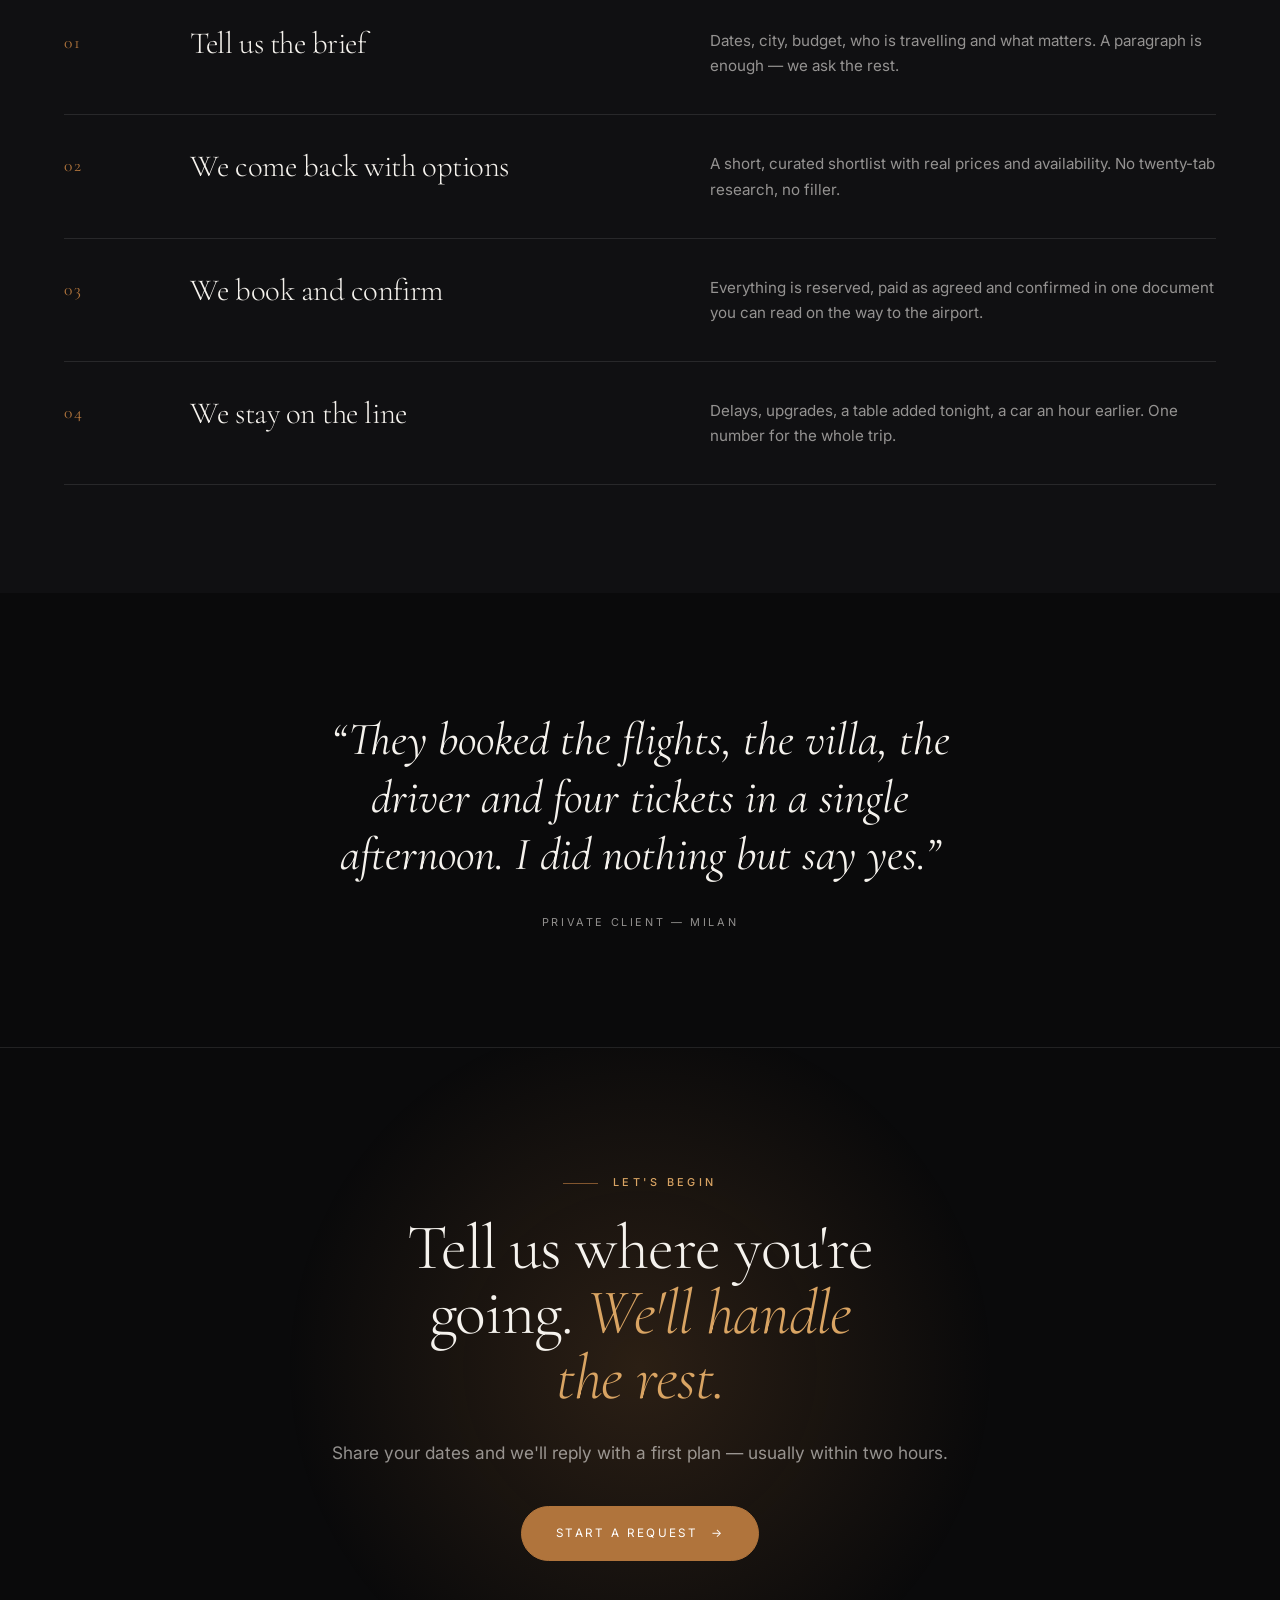
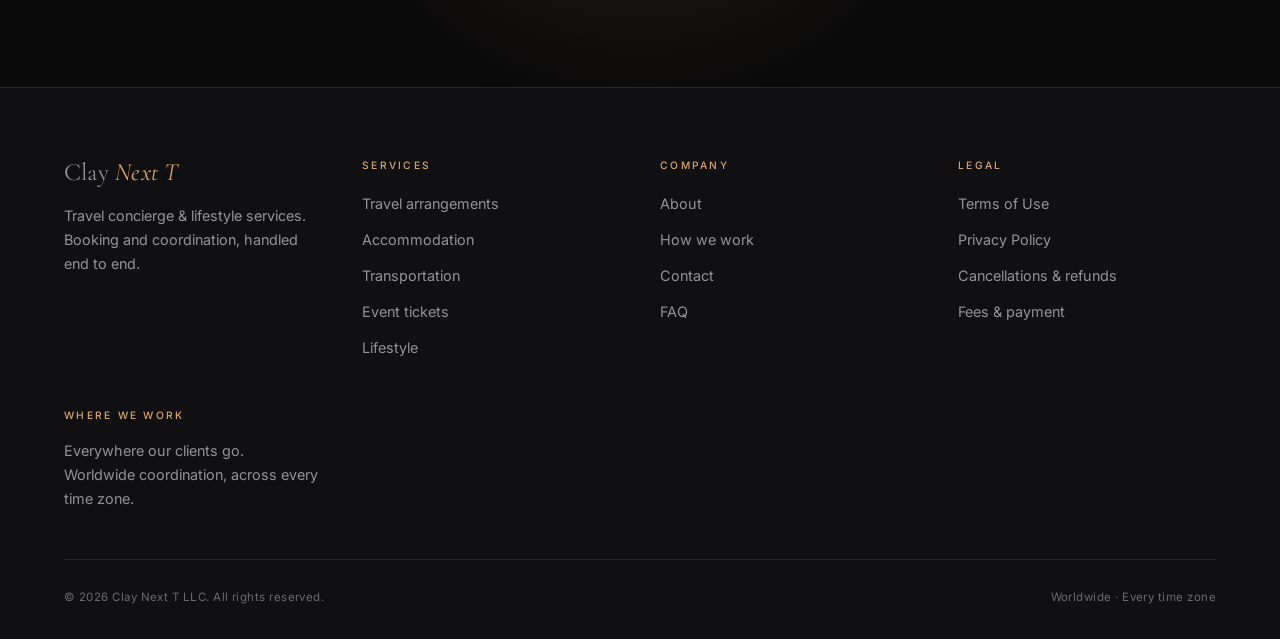
==== commit 349139fc: "Add Terms of Use and Privacy Policy pages The site had no legal pages, which blocks merchant and ban" ====
--- a/index.html
+++ b/index.html
@@ -324,6 +324,15 @@
         </ul>
       </div>
       <div class="footer-col">
+        <h4>Legal</h4>
+        <ul>
+          <li><a href="terms.html">Terms of Use</a></li>
+          <li><a href="privacy.html">Privacy Policy</a></li>
+          <li><a href="terms.html#cancellation">Cancellations &amp; refunds</a></li>
+          <li><a href="terms.html#fees">Fees &amp; payment</a></li>
+        </ul>
+      </div>
+      <div class="footer-col">
         <h4>Where we work</h4>
         <p>Everywhere our clients go.<br>Worldwide coordination, across every time zone.</p>
       </div>
--- a/assets/css/style.css
+++ b/assets/css/style.css
@@ -661,6 +661,11 @@
   color: var(--muted);
   margin-top: 1.4rem;
 }
+.form-note a { color: var(--gold-lit); text-decoration: underline; text-underline-offset: .2em; }
+.form-note a:hover { color: var(--paper); }
+
+.faq p a { color: var(--gold-lit); text-decoration: underline; text-underline-offset: .2em; }
+.faq p a:hover { color: var(--paper); }
 
 /* ---------- FAQ ---------------------------------------------------------- */
 
@@ -691,6 +696,106 @@
 }
 .faq details[open] summary::after { transform: rotate(45deg); }
 .faq p { margin: 1rem 0 0; max-width: 70ch; font-size: .95rem; }
+
+/* ---------- Legal pages -------------------------------------------------- */
+
+.legal {
+  display: grid;
+  grid-template-columns: minmax(0, 250px) minmax(0, 1fr);
+  gap: clamp(2rem, 6vw, 5rem);
+  align-items: start;
+}
+
+.legal__toc {
+  position: sticky;
+  top: 7rem;
+  border-left: 1px solid var(--line);
+  padding-left: 1.4rem;
+}
+.legal__toc h2 {
+  font-family: var(--sans);
+  font-size: .64rem;
+  letter-spacing: .22em;
+  text-transform: uppercase;
+  color: var(--gold-lit);
+  font-weight: 500;
+  margin-bottom: 1.2rem;
+}
+.legal__toc ol { list-style: none; margin: 0; padding: 0; counter-reset: toc; }
+.legal__toc li { counter-increment: toc; margin-bottom: .55rem; }
+.legal__toc a {
+  display: block;
+  font-size: .82rem;
+  color: var(--muted);
+  transition: color .3s;
+}
+.legal__toc a::before {
+  content: counter(toc, decimal-leading-zero) " ";
+  color: var(--gold);
+  font-family: var(--display);
+  margin-right: .4rem;
+}
+.legal__toc a:hover { color: var(--paper); }
+
+.legal__body { max-width: 74ch; }
+.legal__body > section { scroll-margin-top: 7rem; padding-block: clamp(1.8rem, 4vh, 2.6rem); }
+.legal__body > section + section { border-top: 1px solid var(--line); }
+.legal__body h2 {
+  font-size: clamp(1.5rem, 2.6vw, 2.1rem);
+  margin-bottom: 1.1rem;
+}
+.legal__body h3 {
+  font-size: 1.1rem;
+  font-family: var(--sans);
+  font-weight: 500;
+  letter-spacing: 0;
+  color: var(--paper);
+  margin: 1.8rem 0 .6rem;
+}
+.legal__body p,
+.legal__body li { font-size: .95rem; }
+.legal__body ul { margin: 0 0 1.1em; padding-left: 1.2rem; color: var(--muted); }
+.legal__body li { margin-bottom: .5rem; }
+.legal__body li::marker { color: var(--gold); }
+.legal__body a { color: var(--gold-lit); text-decoration: underline; text-underline-offset: .2em; }
+.legal__body a:hover { color: var(--paper); }
+.legal__body strong { color: var(--paper); font-weight: 500; }
+
+.legal-meta {
+  display: flex;
+  flex-wrap: wrap;
+  gap: .6rem 2rem;
+  font-size: .66rem;
+  letter-spacing: .2em;
+  text-transform: uppercase;
+  color: var(--muted);
+  margin-top: 2rem;
+  padding-top: 1.6rem;
+  border-top: 1px solid var(--line);
+}
+
+.callout {
+  border: 1px solid var(--line-2);
+  border-left: 2px solid var(--gold);
+  background: rgba(255, 255, 255, .02);
+  padding: 1.3rem 1.5rem;
+  margin-bottom: 1.4rem;
+  border-radius: 2px;
+}
+.callout p:last-child { margin-bottom: 0; }
+
+@media (max-width: 900px) {
+  .legal { grid-template-columns: 1fr; gap: 2.5rem; }
+  /* content first on small screens, contents list becomes a jump-back index */
+  .legal__toc {
+    order: 2;
+    position: static;
+    border-left: 0;
+    padding-left: 0;
+    border-top: 1px solid var(--line);
+    padding-top: 1.6rem;
+  }
+}
 
 /* ---------- Footer ------------------------------------------------------- */
 
